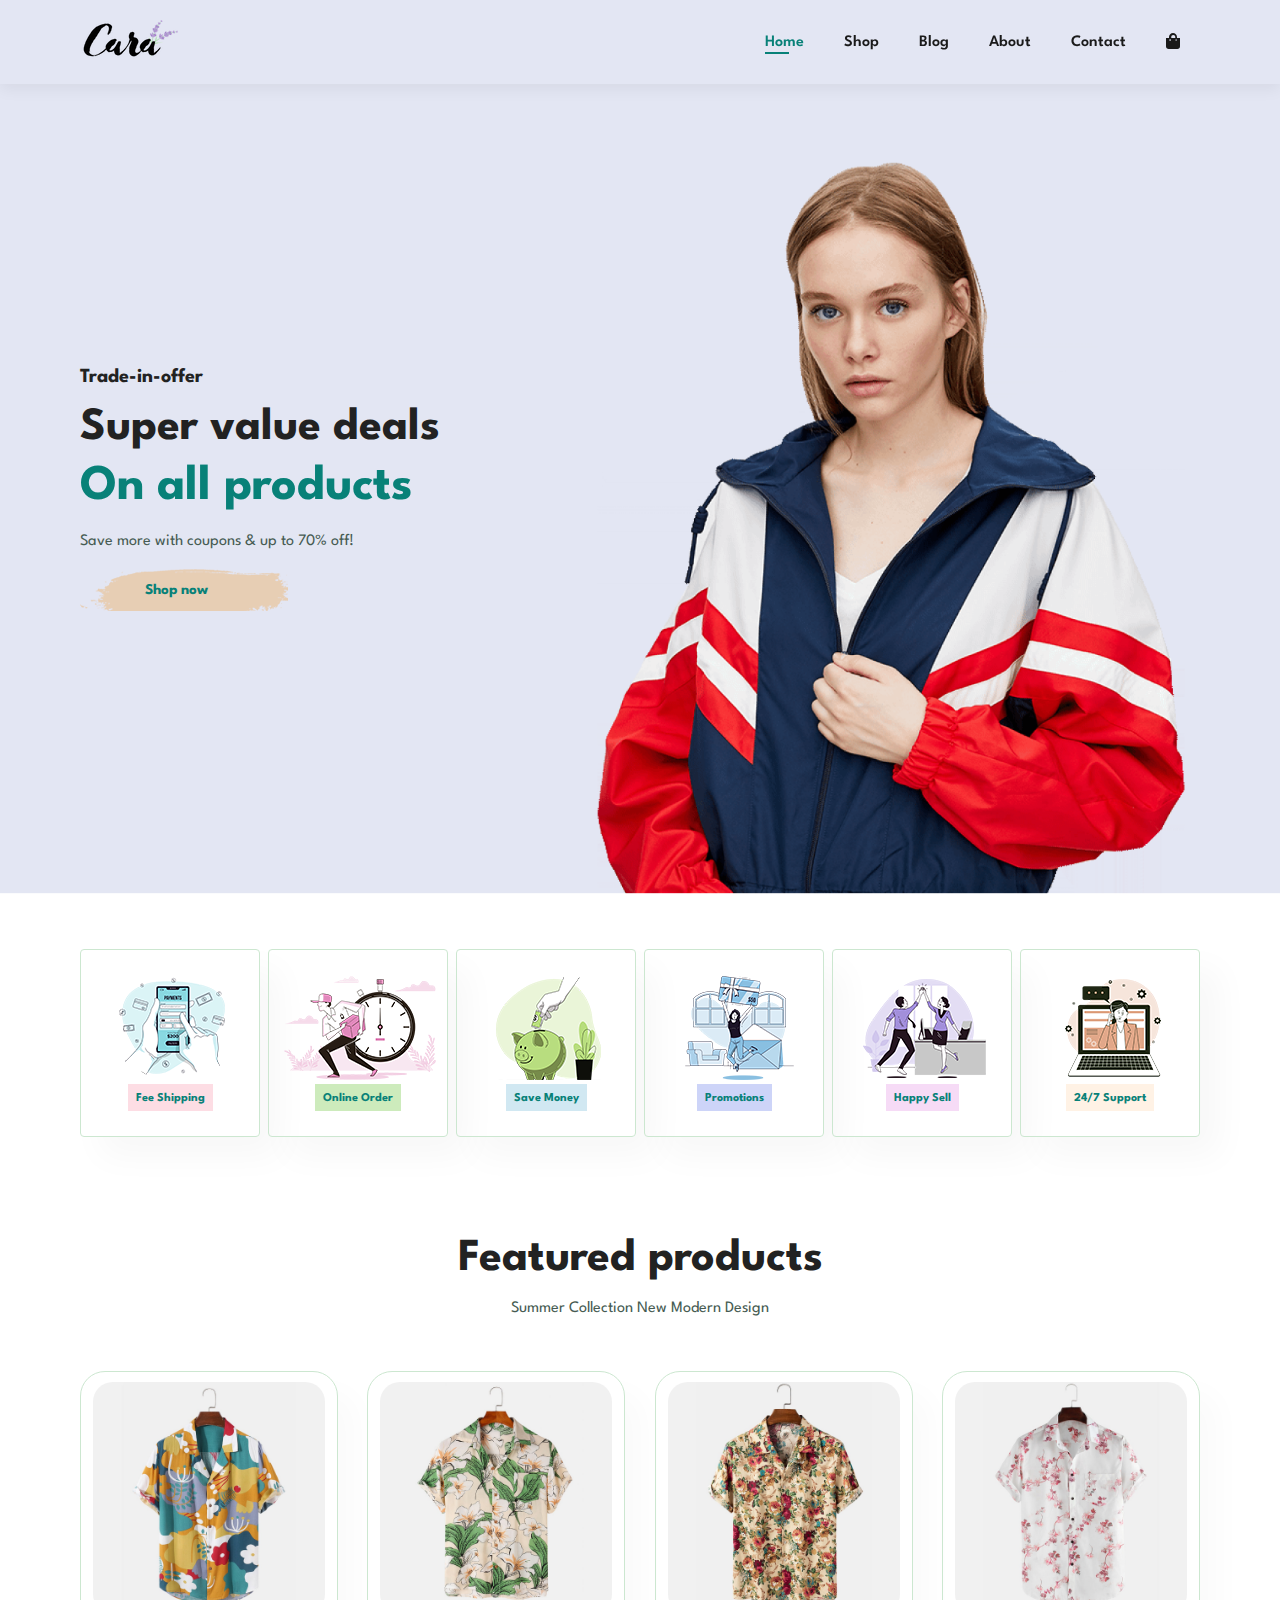
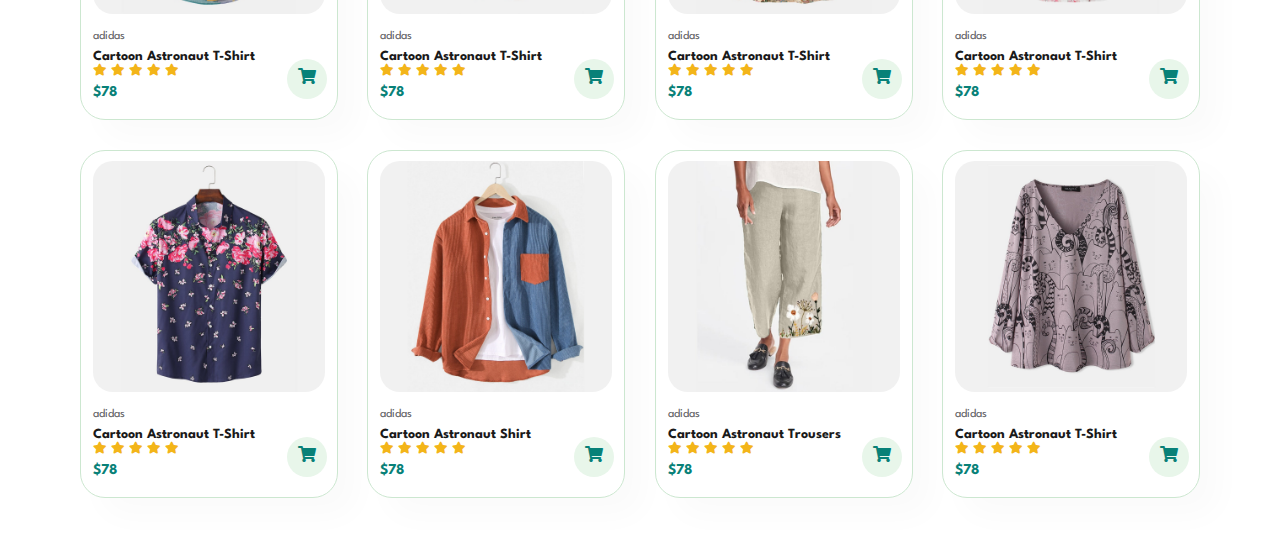
==== index.html @ d0550cc8 "add Featured Products Section" ====
<!DOCTYPE html>
<html lang = "en">
    <head>
        <meta charset="UTF-8">
        <meta http-equiv= "X-UA-Compatible" content="IE=dge">
        <meta name="viewport" content = "width=device-width, initial-scale=1.0">
        <title>Tech2etc Ecommerce</title>
        <link rel="stylesheet" href="https://use.fontawesome.com/releases/v5.15.4/css/all.css" />
        <link rel="stylesheet" href="style.css"   
    </head>
    <body>
        <section id="header">
            <a href="#"><img src="img/logo.png" class="logo" alt=""></a>
            <div>
                <ul id="navbar">
                    <li><a class="active" href="index.html">Home</a></li>
                    <li><a href="shop.html">Shop</a></li>
                    <li><a href="blog.html">Blog</a></li>
                    <li><a href="about.html">About</a></li>
                    <li><a href="contact.html">Contact</a></li>
                    <li><a href="cart.html"><i class="fas fa-shopping-bag"></i></a></li>

                </ul>
            </div>
        </section>
        <section id="hero">
            <h4>Trade-in-offer</h4>
            <h2>Super value deals</h2>
            <h1>On all products</h1>
            <p>Save more with coupons & up to 70% off!</p>
            <button>Shop now</button>
        </section>
    <section id="feature" class="section-p1">
            <div class="fe-box">
                <img src="img/features/f1.png" alt="">
                <h6>Fee Shipping</h6>
            </div>
            <div class="fe-box">
                <img src="img/features/f2.png" alt="">
                <h6>Online Order</h6>
            </div>
            <div class="fe-box">
                <img src="img/features/f3.png" alt="">
                <h6>Save Money</h6>
            </div>
            <div class="fe-box">
                <img src="img/features/f4.png" alt="">
                <h6>Promotions</h6>
            </div>
            <div class="fe-box">
                <img src="img/features/f5.png" alt="">
                <h6>Happy Sell</h6>
            </div>
            <div class="fe-box">
                <img src="img/features/f6.png" alt="">
                <h6>24/7 Support</h6>
            </div>
          
        </section>
        <section id="product1" class="section-p1">
            <h2>Featured products</h2>
            <p>Summer Collection New Modern Design</p>
            <div class="pro-container">
                <div class="pro">
                    <img src="img/products/f1.jpg" alt="">
                    <div class="des">
                        <span>adidas</span>
                        <h5>Cartoon Astronaut T-Shirt</h5>
                        <div class="star">
                            <i class="fas fa-star"></i>
                            <i class="fas fa-star"></i>
                            <i class="fas fa-star"></i>
                            <i class="fas fa-star"></i>
                            <i class="fas fa-star"></i>
                        </div>
                        <h4>$78</h4>
                    </div>
                    <a href="#" class="cart"><i class="fas fa-shopping-cart"></i></a>
                </div>
                <div class="pro">
                    <img src="img/products/f2.jpg" alt="">
                    <div class="des">
                        <span>adidas</span>
                        <h5>Cartoon Astronaut T-Shirt</h5>
                        <div class="star">
                            <i class="fas fa-star"></i>
                            <i class="fas fa-star"></i>
                            <i class="fas fa-star"></i>
                            <i class="fas fa-star"></i>
                            <i class="fas fa-star"></i>
                        </div>
                        <h4>$78</h4>
                    </div>
                    <a href="#" class="cart"><i class="fas fa-shopping-cart"></i></a>
                </div>
                <div class="pro">
                    <img src="img/products/f3.jpg" alt="">
                    <div class="des">
                        <span>adidas</span>
                        <h5>Cartoon Astronaut T-Shirt</h5>
                        <div class="star">
                            <i class="fas fa-star"></i>
                            <i class="fas fa-star"></i>
                            <i class="fas fa-star"></i>
                            <i class="fas fa-star"></i>
                            <i class="fas fa-star"></i>
                        </div>
                        <h4>$78</h4>
                    </div>
                    <a href="#" class="cart"><i class="fas fa-shopping-cart"></i></a>
                </div>
                <div class="pro">
                    <img src="img/products/f4.jpg" alt="">
                    <div class="des">
                        <span>adidas</span>
                        <h5>Cartoon Astronaut T-Shirt</h5>
                        <div class="star">
                            <i class="fas fa-star"></i>
                            <i class="fas fa-star"></i>
                            <i class="fas fa-star"></i>
                            <i class="fas fa-star"></i>
                            <i class="fas fa-star"></i>
                        </div>
                        <h4>$78</h4>
                    </div>
                    <a href="#" class="cart"><i class="fas fa-shopping-cart"></i></a>
                </div>
                <div class="pro">
                    <img src="img/products/f5.jpg" alt="">
                    <div class="des">
                        <span>adidas</span>
                        <h5>Cartoon Astronaut T-Shirt</h5>
                        <div class="star">
                            <i class="fas fa-star"></i>
                            <i class="fas fa-star"></i>
                            <i class="fas fa-star"></i>
                            <i class="fas fa-star"></i>
                            <i class="fas fa-star"></i>
                        </div>
                        <h4>$78</h4>
                    </div>
                    <a href="#" class="cart"><i class="fas fa-shopping-cart"></i></a>
                </div>
                <div class="pro">
                    <img src="img/products/f6.jpg" alt="">
                    <div class="des">
                        <span>adidas</span>
                        <h5>Cartoon Astronaut Shirt</h5>
                        <div class="star">
                            <i class="fas fa-star"></i>
                            <i class="fas fa-star"></i>
                            <i class="fas fa-star"></i>
                            <i class="fas fa-star"></i>
                            <i class="fas fa-star"></i>
                        </div>
                        <h4>$78</h4>
                    </div>
                    <a href="#" class="cart"><i class="fas fa-shopping-cart"></i></a>
                </div>
                <div class="pro">
                    <img src="img/products/f7.jpg" alt="">
                    <div class="des">
                        <span>adidas</span>
                        <h5>Cartoon Astronaut Trousers</h5>
                        <div class="star">
                            <i class="fas fa-star"></i>
                            <i class="fas fa-star"></i>
                            <i class="fas fa-star"></i>
                            <i class="fas fa-star"></i>
                            <i class="fas fa-star"></i>
                        </div>
                        <h4>$78</h4>
                    </div>
                    <a href="#" class="cart"><i class="fas fa-shopping-cart"></i></a>
                </div>
                <div class="pro">
                    <img src="img/products/f8.jpg" alt="">
                    <div class="des">
                        <span>adidas</span>
                        <h5>Cartoon Astronaut T-Shirt</h5>
                        <div class="star">
                            <i class="fas fa-star"></i>
                            <i class="fas fa-star"></i>
                            <i class="fas fa-star"></i>
                            <i class="fas fa-star"></i>
                            <i class="fas fa-star"></i>
                        </div>
                        <h4>$78</h4>
                    </div>
                    <a href="#" class="cart"><i class="fas fa-shopping-cart"></i></a>
                </div>
            </div>
        </section>


        <script src="script.js"></script>
    </body>
</html>
---- style.css ----
@import url("https://fonts.googleapis.com/css2?family=Spartan:wght@100;200;300;400;500;600;700;800;900&display=swap");

* { margin: 0;
    padding: 0;
    box-sizing: border-box;
    font-family: 'Spartan',sans-serif;
}
html{
    scroll-behavior: smooth;
}
h1 {
    font-size: 50px;
    line-height: 64px;
    color: #222;
}
h2 {
    font-size: 46px;
    line-height: 54px;
    color: #222;
}
h4 {
    font-size: 20px;
    color: #222;
}
h6 {
    font-weight: 700;
    font-size: 12px;
}
p {
    font-size: 16px;
    color: #465b52;
    margin: 15px 0 20px 0;
}
.section-p1{
    padding: 40px 80px;
}
.section-m1{
    margin: 400px 0;
}
body{
    width: 100%;
}

/*header*/
#header {
    display: flex;
    align-items: center;
    justify-content: space-between;
    padding: 20px 80px;
    background-color: #E3E6F3;
    box-shadow: 0 5px 15px rgba(0, 0, 0, 0.06);
    z-index: 999;
    position: sticky;
    top: 0;
    left: 0;
}
#navbar {
    display: flex;
    align-items: center;
    justify-content: center;
}
#navbar li {
    list-style: none;
    padding: 0 20px;
    position: relative;
}
#navbar li a {
    text-decoration: none;
    font-size: 16px;
    font-weight: 600;
    color: #1a1a1a;
    transition: 0.03s ease;
}
#navbar li a:hover,
#navbar li a.active {
    color: #088178;
}
#navbar li a.active::after,
#navbar li a:hover::after{
    content: "";
    width: 30%;
    height: 2px;
    background-color: #088178;
    position: absolute;
    bottom: -4px;
    left: 20px; 
}
 /*home page*/
 #hero {
    background-image: url("img/hero4.png");
    height: 90vh;
    width: 100%;
    background-size: cover;
    background-position: top 25% right 0;
    padding: 0 80px;
    display: flex;
    flex-direction: column;
    align-items: flex-start;
    justify-content: center;
 }
 #hero h4{
    padding-bottom: 15px;
 }
 #hero h1{
    color: #088178;    
}
#hero button{
    background-image: url("img/button.png");
    background-color: transparent;
    color: #088178;
    border: 0;
    padding: 14px 80px 14px 65px;
    background-repeat: no-repeat;
    cursor: pointer;
    font-weight: 700;
    font-size: 15px;
}
#feature {
    display: flex;
    align-items: center;
    justify-content: space-between;
    flex-wrap: wrap;
}
#feature .fe-box{
    width: 180px;
    text-align: center;
    padding: 25px  15px;
    box-shadow: 20px 20px 34px rgba(0, 0, 0, 0.03);
    border: 1px solid #cce7d0;
    border-radius: 4px;
    margin: 15px 0;
}
#feature .fe-box:hover{
    box-shadow: 10px 10px 54px rgba(68, 61, 211, 0.1);
}
#features .fe-box img{
    width: 100%;
    margin-bottom: 10px;
}
#feature .fe-box h6{
    display: inline-block;
    padding: 9px 8px 6px 8px;
    line-height: 1;
    border-radius: 4;
    color: #088178;
    background-color: #fddde4;
}
#feature .fe-box:nth-child(2) h6 {
    background-color: #cdebbc;
}
#feature .fe-box:nth-child(3) h6 {
    background-color: #d1e8f2;
}
#feature .fe-box:nth-child(4) h6 {
    background-color: #cdd4f8;
}
#feature .fe-box:nth-child(5) h6 {
    background-color: #f6dbf6;
}
#feature .fe-box:nth-child(6) h6 {
    background-color: #fff2e5;
}
#product1{
    text-align: center;
}
#product1 .pro-container{
    display: flex;
    justify-content: space-between;
    padding-top: 20px;
    flex-wrap: wrap;
}
#product1 .pro{
    width: 23%;
    min-width: 250px;
    padding: 10px  12px;
    border: 1px solid #cce7d0;
    border-radius: 25px;
    cursor: pointer;
    box-shadow: 20px 20px 30px rgba(0, 0, 0, 0.02);
    margin: 15px 0;
    transition: 0.2s ease;
    position: relative;
}
#product1 .pro img{
    width: 100%;
    border-radius: 20px;
}
#product1 .pro:hover{
    box-shadow: 20px 20px 30px rgba(0, 0, 0, 0.06);
}
#product1 .pro .des{
    text-align: start;
    padding: 10px 0;
}
#product1 .pro .des span{
    color: #606063;
    font-size:12px;
}
#product1 .pro .des h5{
    padding-top: 7px;
    color: #1a1a1a;
    font-size: 14px;
}
#product1 .pro .des i{
    font-size: 12px;
    color: rgb(243, 181, 25);
}
#product1 .pro .des h4{
    padding-top: 7px;
    font-size: 15px;
    font-weight: 700;
    color: #088178;
}
#product1 .pro .cart{
    width: 40px;
    height: 40px;
    line-height: 40px;
    border-radius: 50px;
    background-color: #e8f6ea;
    font-weight: 500;
    color: #088178;
    border-color: #cce7d0;
    position:absolute;
    bottom: 20px;
    right: 10px;
}
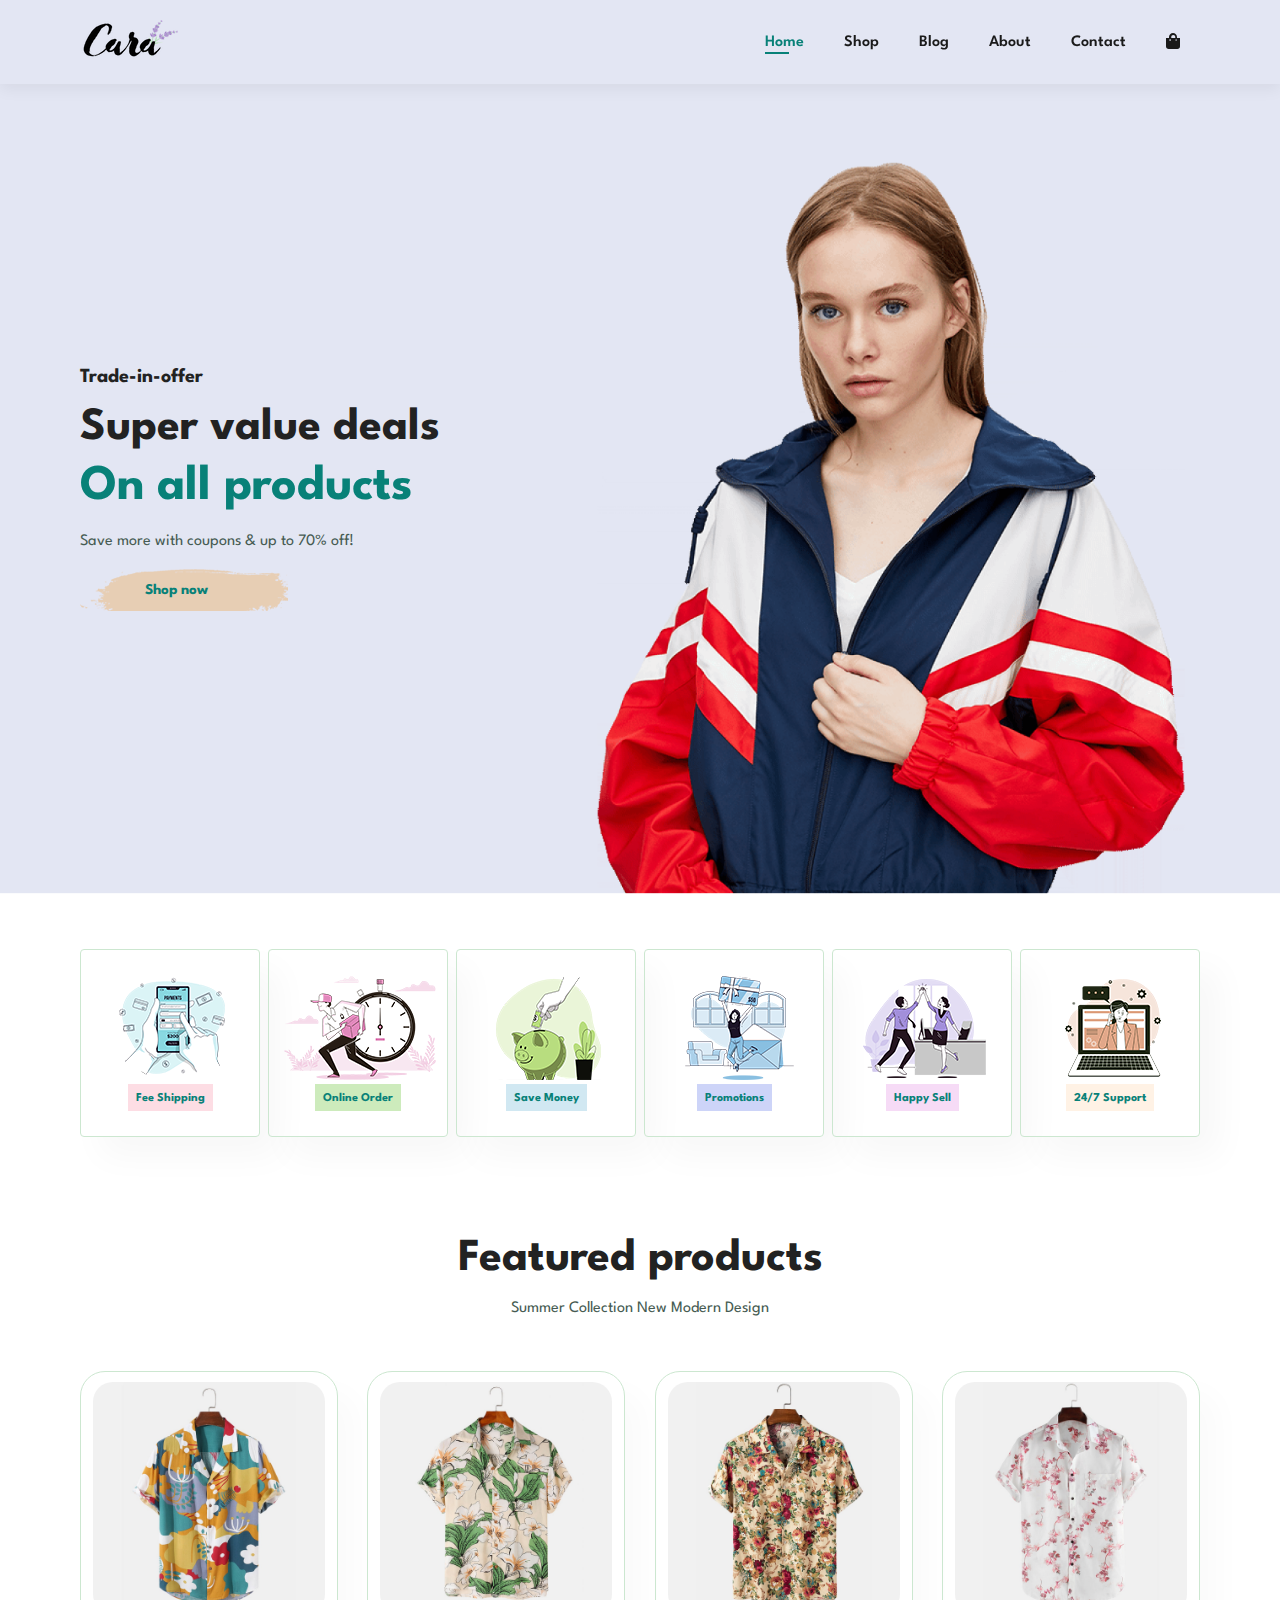
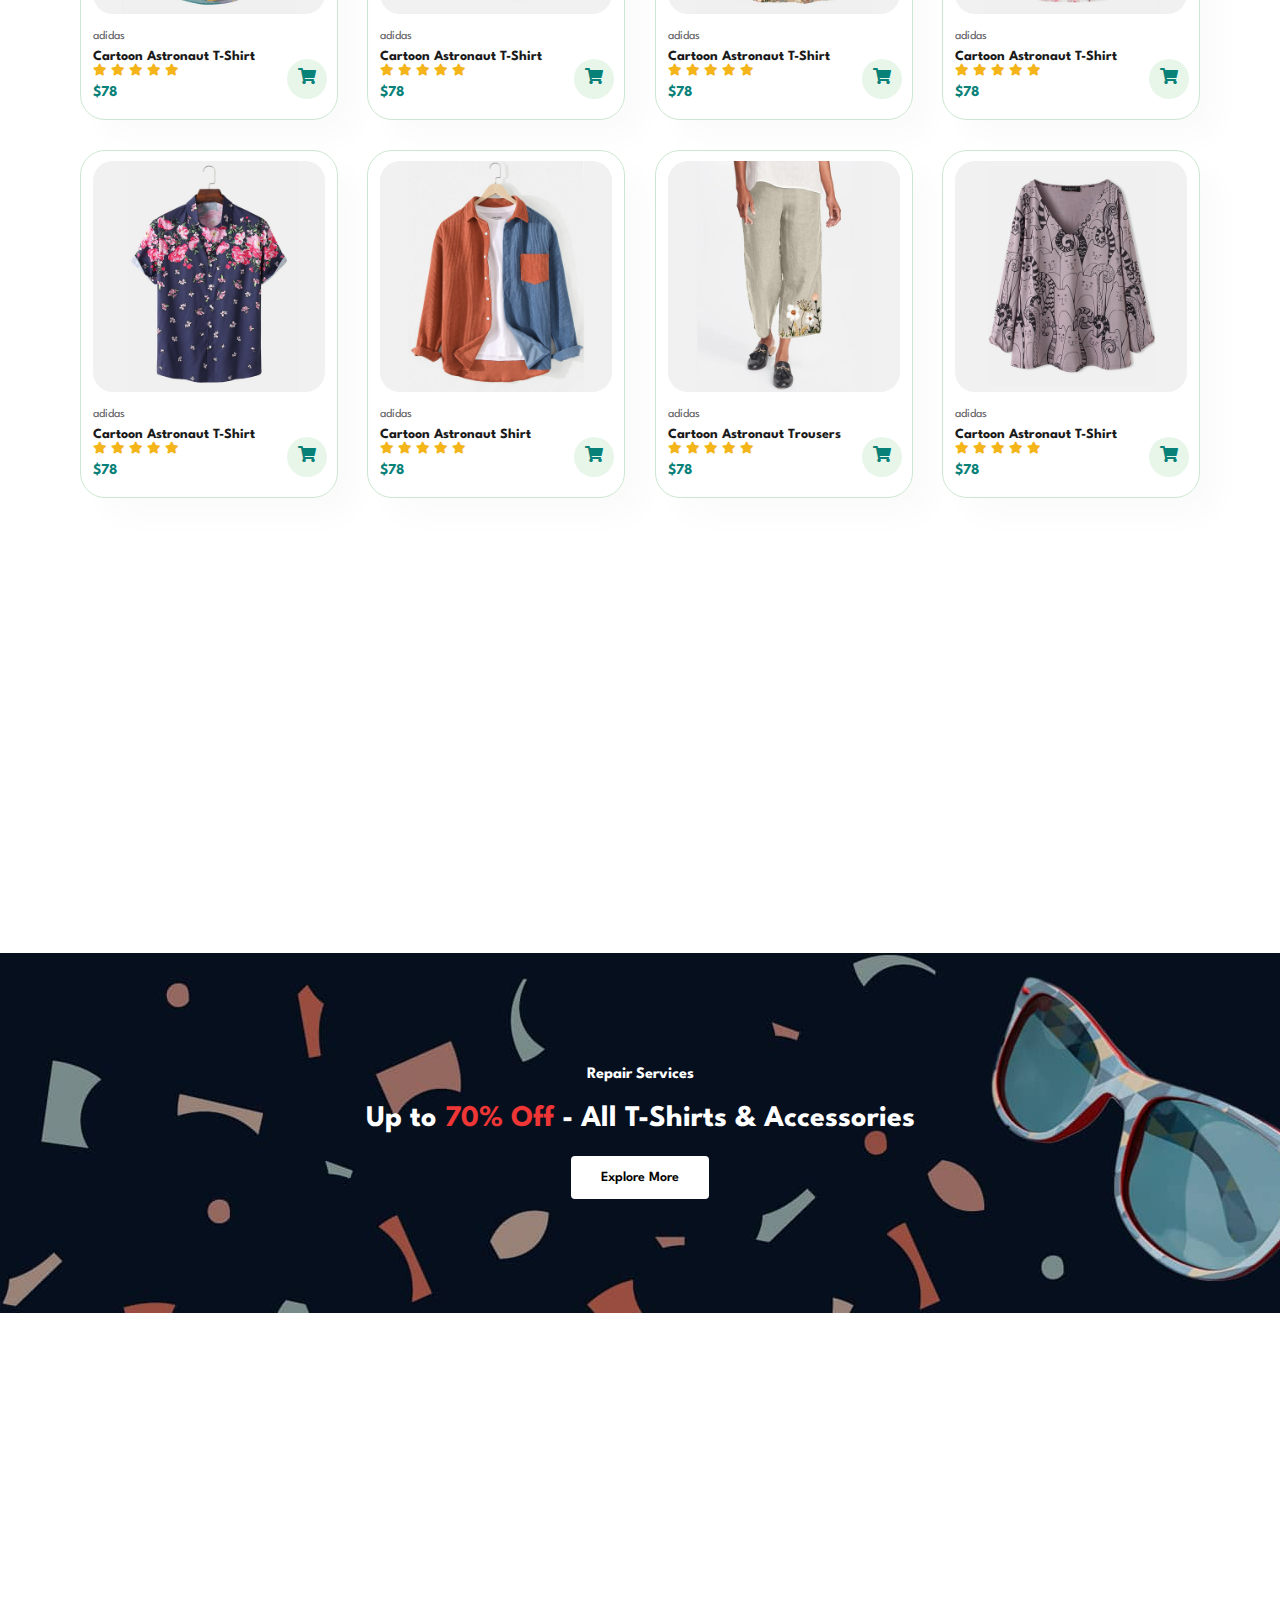
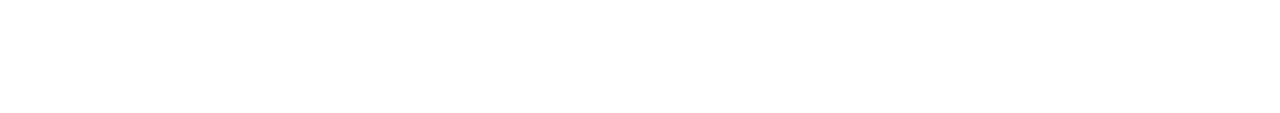
==== commit 7cfe4be7: "add call to banner" ====
--- a/index.html
+++ b/index.html
@@ -191,6 +191,12 @@
                 </div>
             </div>
         </section>
+        <section id="banner" class="section-m1">
+            <h4>Repair Services</h4>
+            <h2>Up to <span>70% Off</span> - All T-Shirts & Accessories</h2>
+            <button class="normal">Explore More</button>
+            
+        </section>
 
 
         <script src="script.js"></script>
--- a/style.css
+++ b/style.css
@@ -36,6 +36,18 @@
 }
 .section-m1{
     margin: 400px 0;
+}
+button.normal{
+    font-size: 14px;
+    font-weight: 600;
+    padding: 15px 30px;
+    color: #000;
+    background-color: #fff;
+    border-radius: 4px;
+    cursor: pointer;
+    border: none;
+    outline: none;
+    transition: 0.02s;
 }
 body{
     width: 100%;
@@ -223,4 +235,31 @@
     position:absolute;
     bottom: 20px;
     right: 10px;
+}
+#banner{
+    display: flex;
+    flex-direction: column;
+    justify-content: center;
+    align-items: center;
+    text-align: center;
+    background-image: url("img/banner/b2.jpg");
+    width: 100%;
+    height: 40vh;
+    background-size: cover;
+    background-position: center;
+}
+#banner h4{
+    color: #fff;
+    font-size: 16px;
+}#banner h2{
+    color: #fff;
+    font-size: 30px;
+    padding: 10px 0;
+}
+#banner h2 span{
+    color:#ef3636;
+}
+#baaner button:hover{
+    background-color: #088178;
+    color: #fff;
 }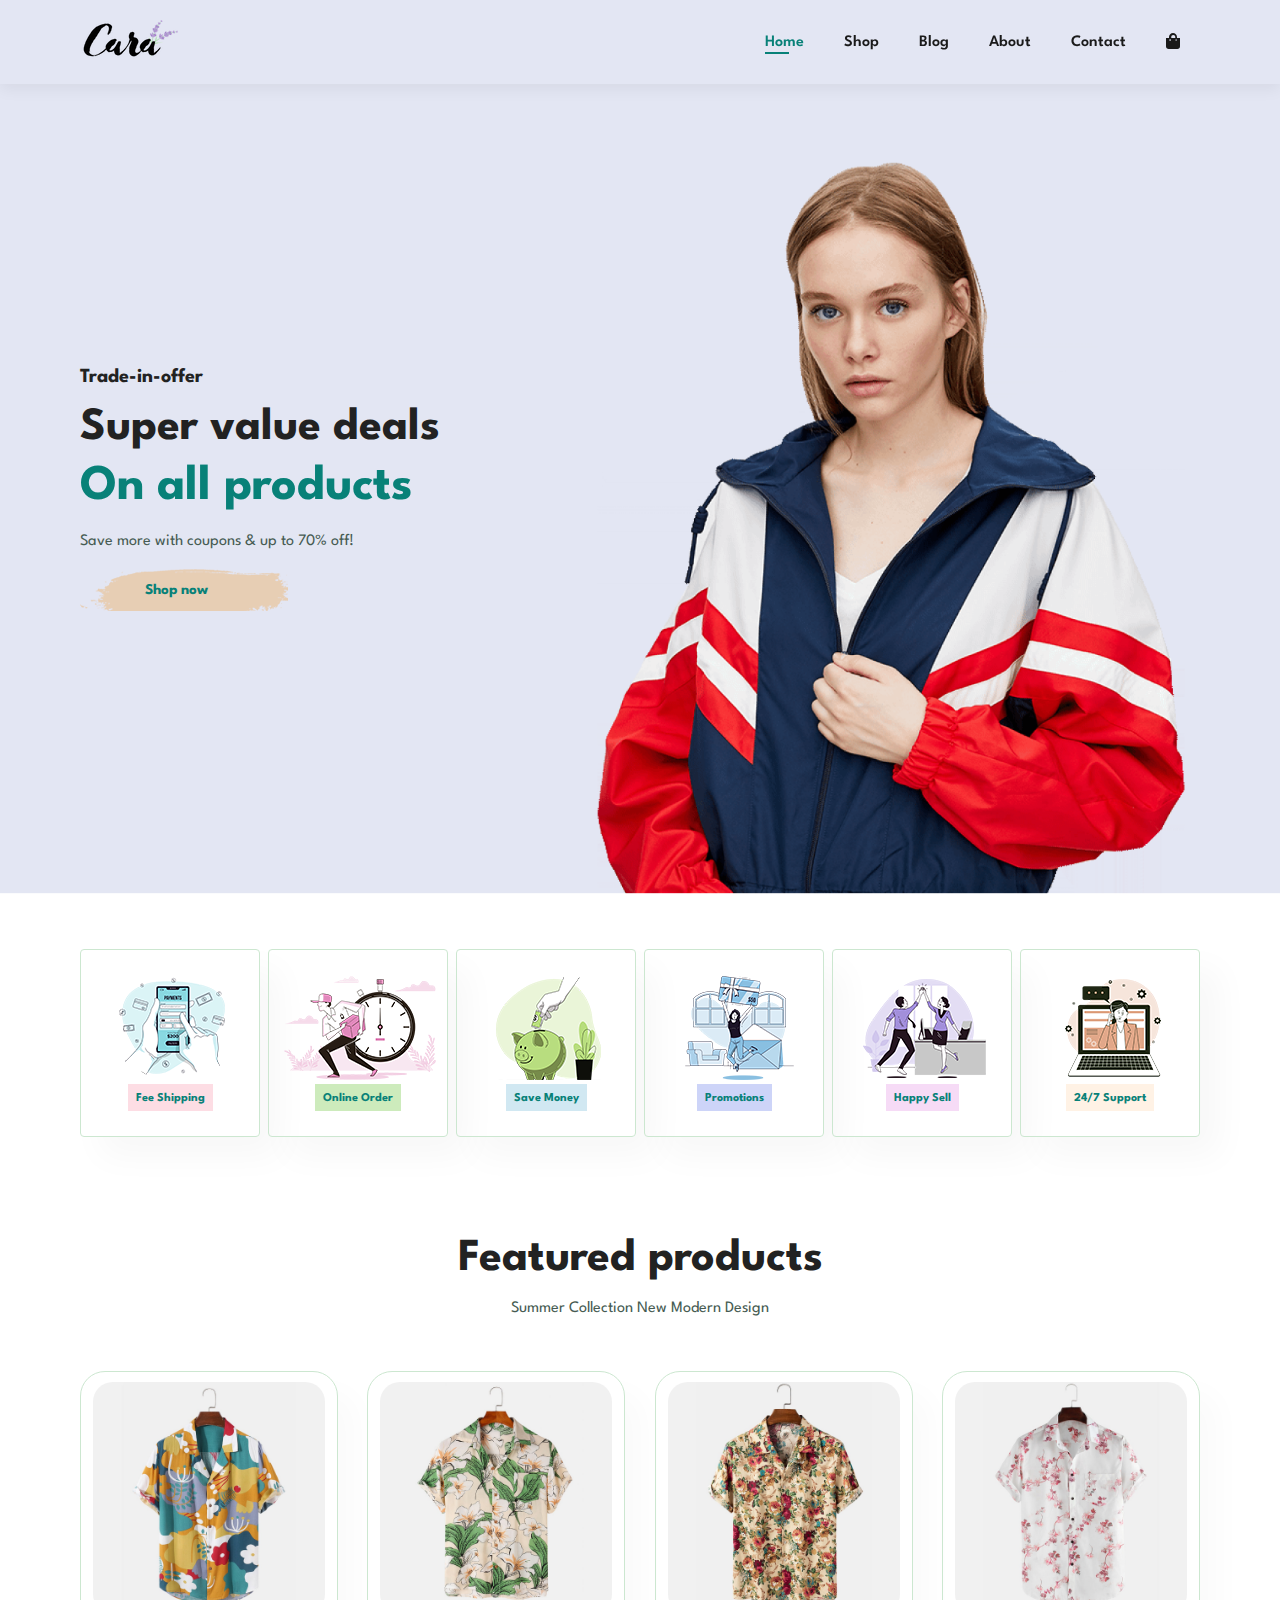
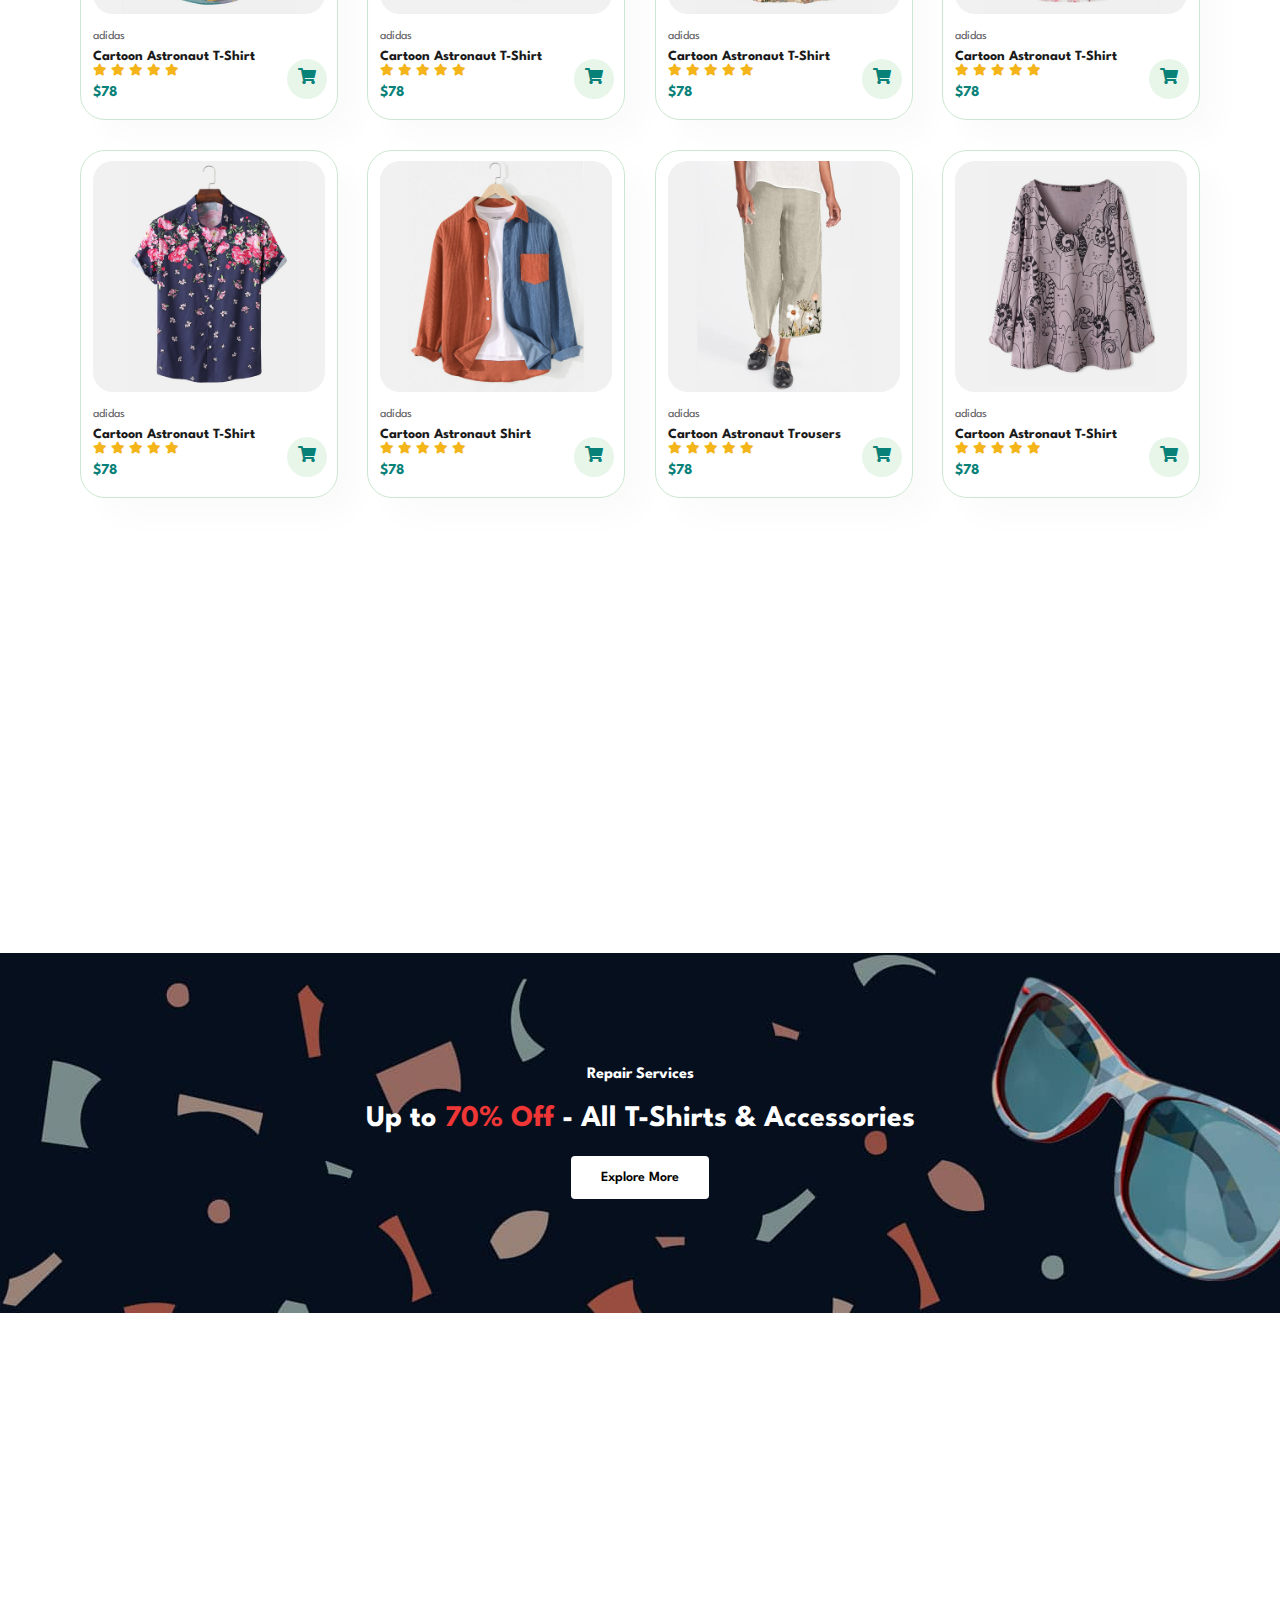
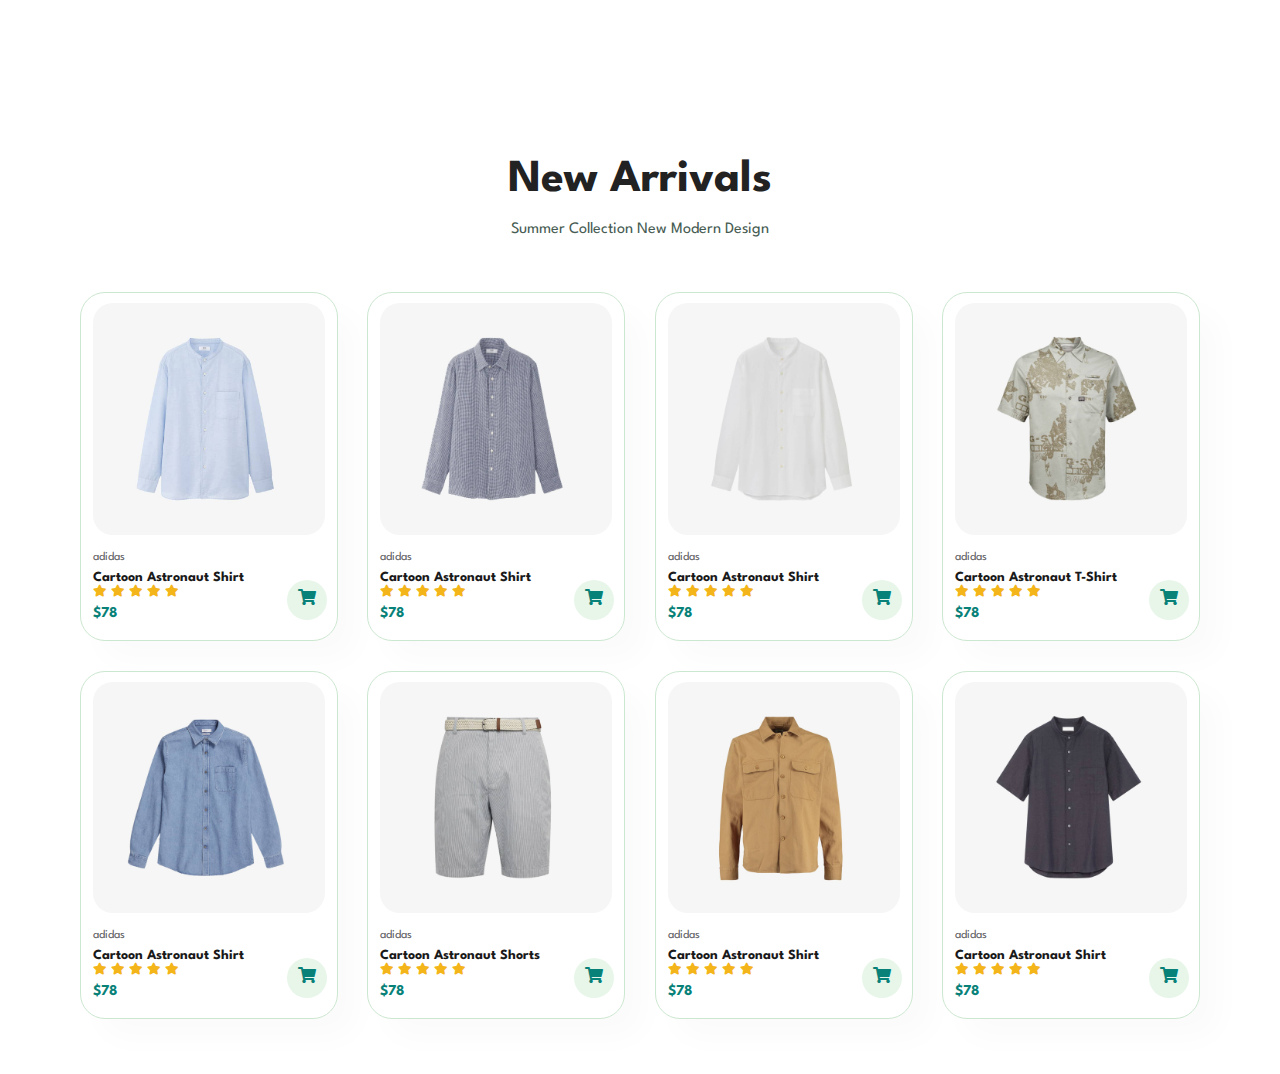
==== commit 8e40db01: "add new arrivals(same code as Featured products)" ====
--- a/index.html
+++ b/index.html
@@ -197,6 +197,140 @@
             <button class="normal">Explore More</button>
             
         </section>
+        <section id="product1" class="section-p1">
+            <h2>New Arrivals</h2>
+            <p>Summer Collection New Modern Design</p>
+            <div class="pro-container">
+                <div class="pro">
+                    <img src="img/products/n1.jpg" alt="">
+                    <div class="des">
+                        <span>adidas</span>
+                        <h5>Cartoon Astronaut Shirt</h5>
+                        <div class="star">
+                            <i class="fas fa-star"></i>
+                            <i class="fas fa-star"></i>
+                            <i class="fas fa-star"></i>
+                            <i class="fas fa-star"></i>
+                            <i class="fas fa-star"></i>
+                        </div>
+                        <h4>$78</h4>
+                    </div>
+                    <a href="#" class="cart"><i class="fas fa-shopping-cart"></i></a>
+                </div>
+                <div class="pro">
+                    <img src="img/products/n2.jpg" alt="">
+                    <div class="des">
+                        <span>adidas</span>
+                        <h5>Cartoon Astronaut Shirt</h5>
+                        <div class="star">
+                            <i class="fas fa-star"></i>
+                            <i class="fas fa-star"></i>
+                            <i class="fas fa-star"></i>
+                            <i class="fas fa-star"></i>
+                            <i class="fas fa-star"></i>
+                        </div>
+                        <h4>$78</h4>
+                    </div>
+                    <a href="#" class="cart"><i class="fas fa-shopping-cart"></i></a>
+                </div>
+                <div class="pro">
+                    <img src="img/products/n3.jpg" alt="">
+                    <div class="des">
+                        <span>adidas</span>
+                        <h5>Cartoon Astronaut Shirt</h5>
+                        <div class="star">
+                            <i class="fas fa-star"></i>
+                            <i class="fas fa-star"></i>
+                            <i class="fas fa-star"></i>
+                            <i class="fas fa-star"></i>
+                            <i class="fas fa-star"></i>
+                        </div>
+                        <h4>$78</h4>
+                    </div>
+                    <a href="#" class="cart"><i class="fas fa-shopping-cart"></i></a>
+                </div>
+                <div class="pro">
+                    <img src="img/products/n4.jpg" alt="">
+                    <div class="des">
+                        <span>adidas</span>
+                        <h5>Cartoon Astronaut T-Shirt</h5>
+                        <div class="star">
+                            <i class="fas fa-star"></i>
+                            <i class="fas fa-star"></i>
+                            <i class="fas fa-star"></i>
+                            <i class="fas fa-star"></i>
+                            <i class="fas fa-star"></i>
+                        </div>
+                        <h4>$78</h4>
+                    </div>
+                    <a href="#" class="cart"><i class="fas fa-shopping-cart"></i></a>
+                </div>
+                <div class="pro">
+                    <img src="img/products/n5.jpg" alt="">
+                    <div class="des">
+                        <span>adidas</span>
+                        <h5>Cartoon Astronaut Shirt</h5>
+                        <div class="star">
+                            <i class="fas fa-star"></i>
+                            <i class="fas fa-star"></i>
+                            <i class="fas fa-star"></i>
+                            <i class="fas fa-star"></i>
+                            <i class="fas fa-star"></i>
+                        </div>
+                        <h4>$78</h4>
+                    </div>
+                    <a href="#" class="cart"><i class="fas fa-shopping-cart"></i></a>
+                </div>
+                <div class="pro">
+                    <img src="img/products/n6.jpg" alt="">
+                    <div class="des">
+                        <span>adidas</span>
+                        <h5>Cartoon Astronaut Shorts</h5>
+                        <div class="star">
+                            <i class="fas fa-star"></i>
+                            <i class="fas fa-star"></i>
+                            <i class="fas fa-star"></i>
+                            <i class="fas fa-star"></i>
+                            <i class="fas fa-star"></i>
+                        </div>
+                        <h4>$78</h4>
+                    </div>
+                    <a href="#" class="cart"><i class="fas fa-shopping-cart"></i></a>
+                </div>
+                <div class="pro">
+                    <img src="img/products/n7.jpg" alt="">
+                    <div class="des">
+                        <span>adidas</span>
+                        <h5>Cartoon Astronaut Shirt</h5>
+                        <div class="star">
+                            <i class="fas fa-star"></i>
+                            <i class="fas fa-star"></i>
+                            <i class="fas fa-star"></i>
+                            <i class="fas fa-star"></i>
+                            <i class="fas fa-star"></i>
+                        </div>
+                        <h4>$78</h4>
+                    </div>
+                    <a href="#" class="cart"><i class="fas fa-shopping-cart"></i></a>
+                </div>
+                <div class="pro">
+                    <img src="img/products/n8.jpg" alt="">
+                    <div class="des">
+                        <span>adidas</span>
+                        <h5>Cartoon Astronaut Shirt</h5>
+                        <div class="star">
+                            <i class="fas fa-star"></i>
+                            <i class="fas fa-star"></i>
+                            <i class="fas fa-star"></i>
+                            <i class="fas fa-star"></i>
+                            <i class="fas fa-star"></i>
+                        </div>
+                        <h4>$78</h4>
+                    </div>
+                    <a href="#" class="cart"><i class="fas fa-shopping-cart"></i></a>
+                </div>
+            </div>
+        </section>
 
 
         <script src="script.js"></script>
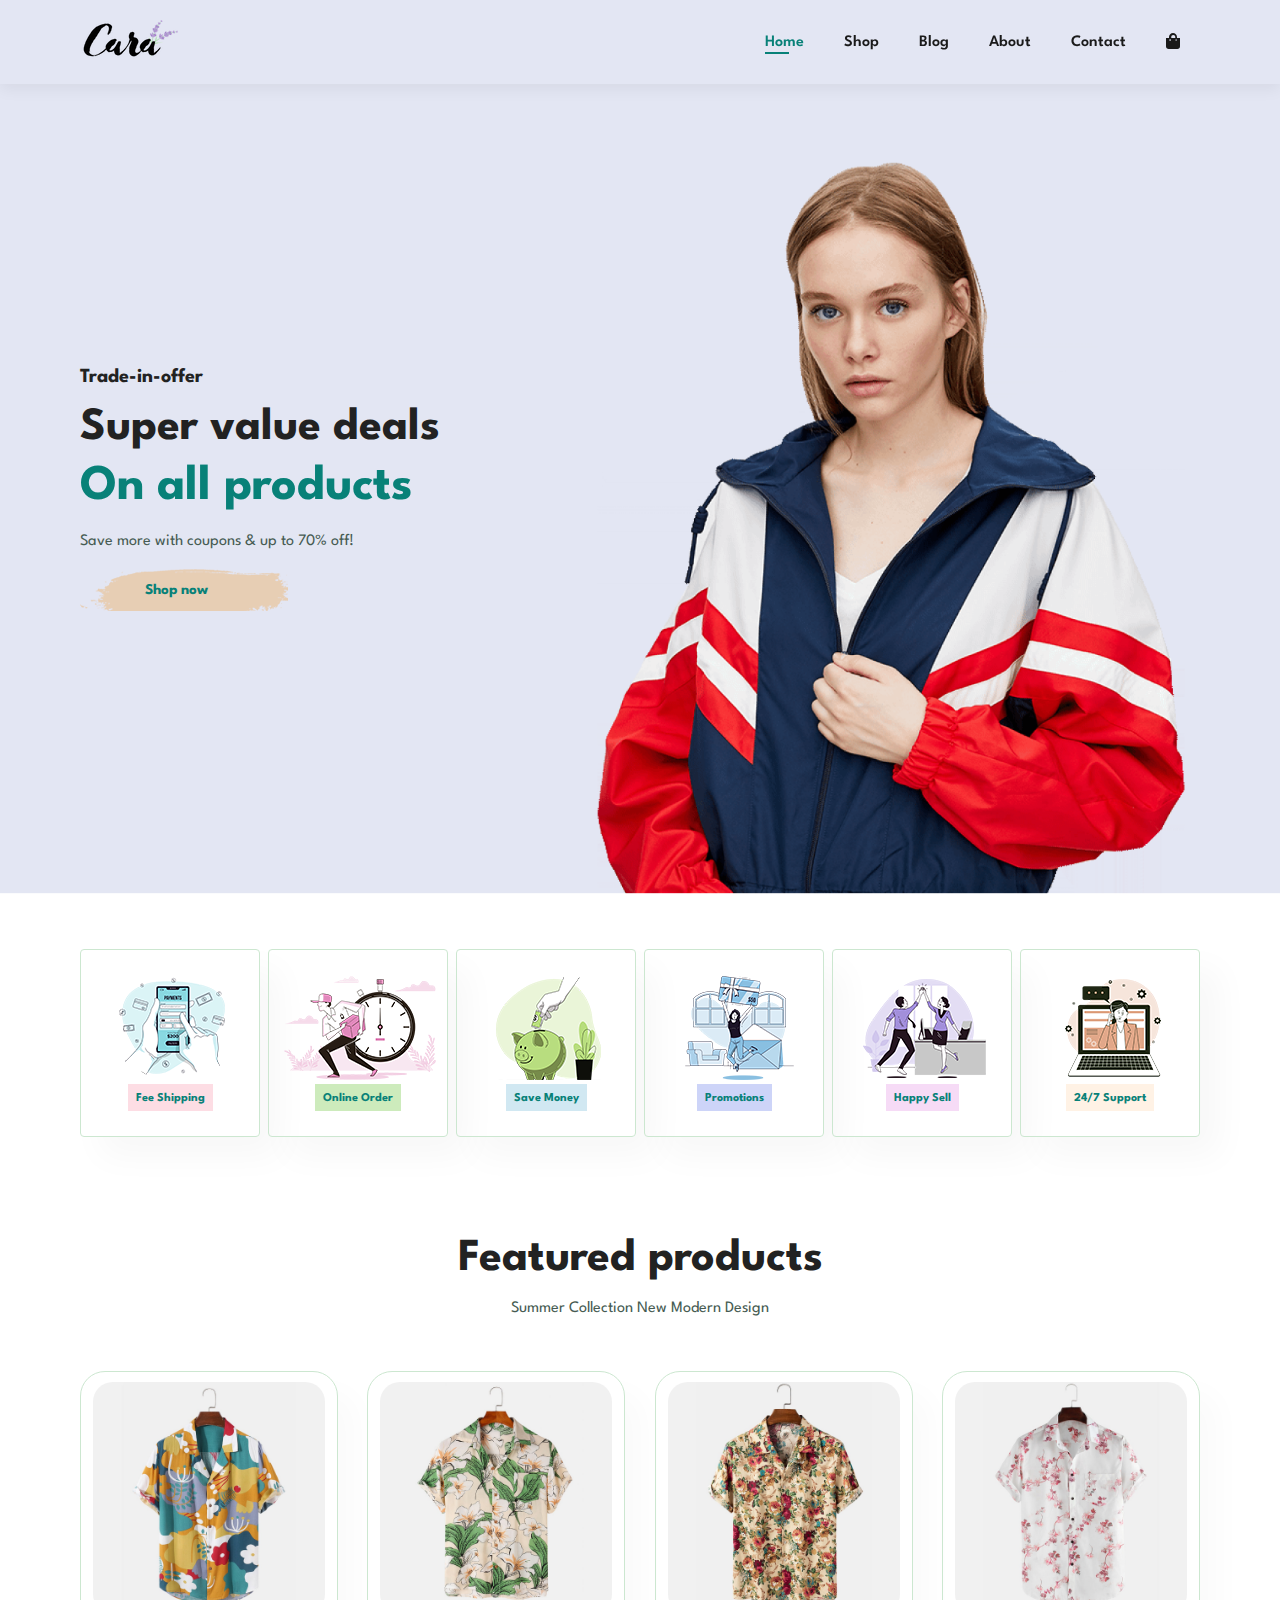
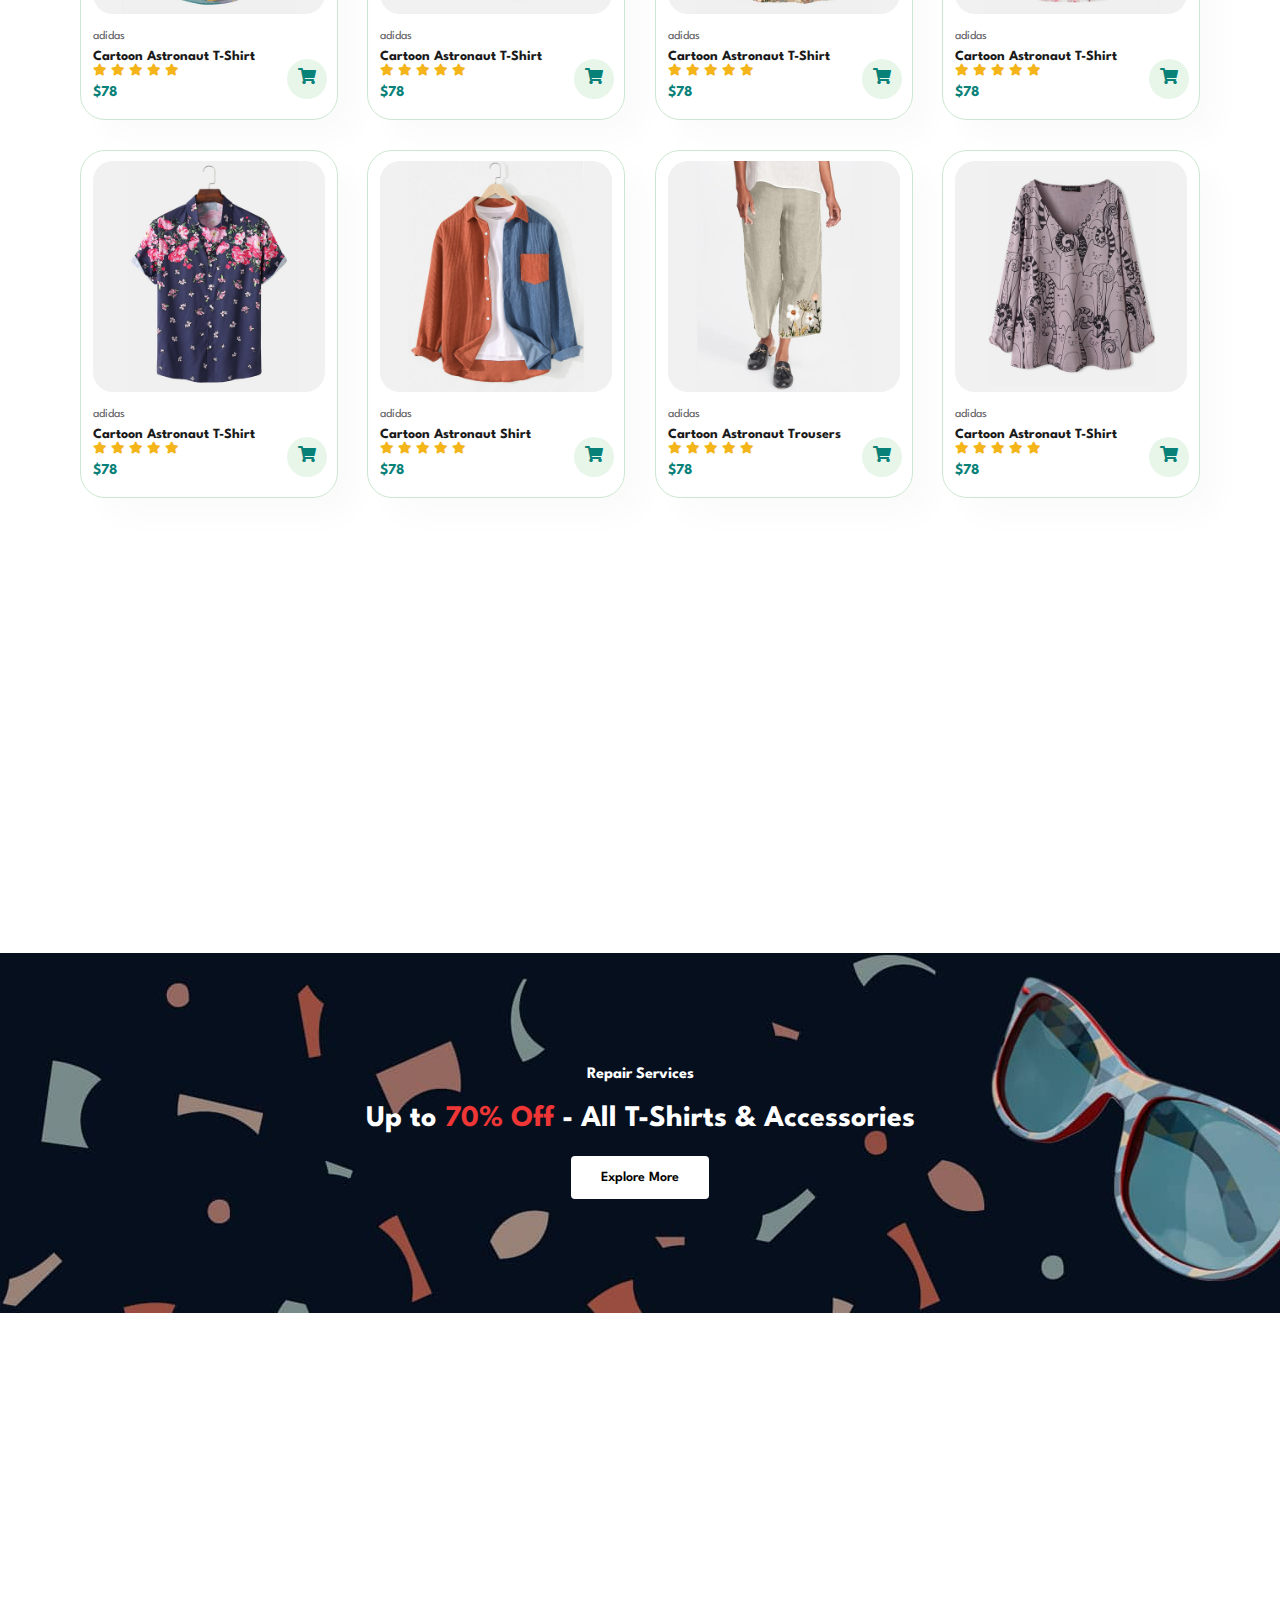
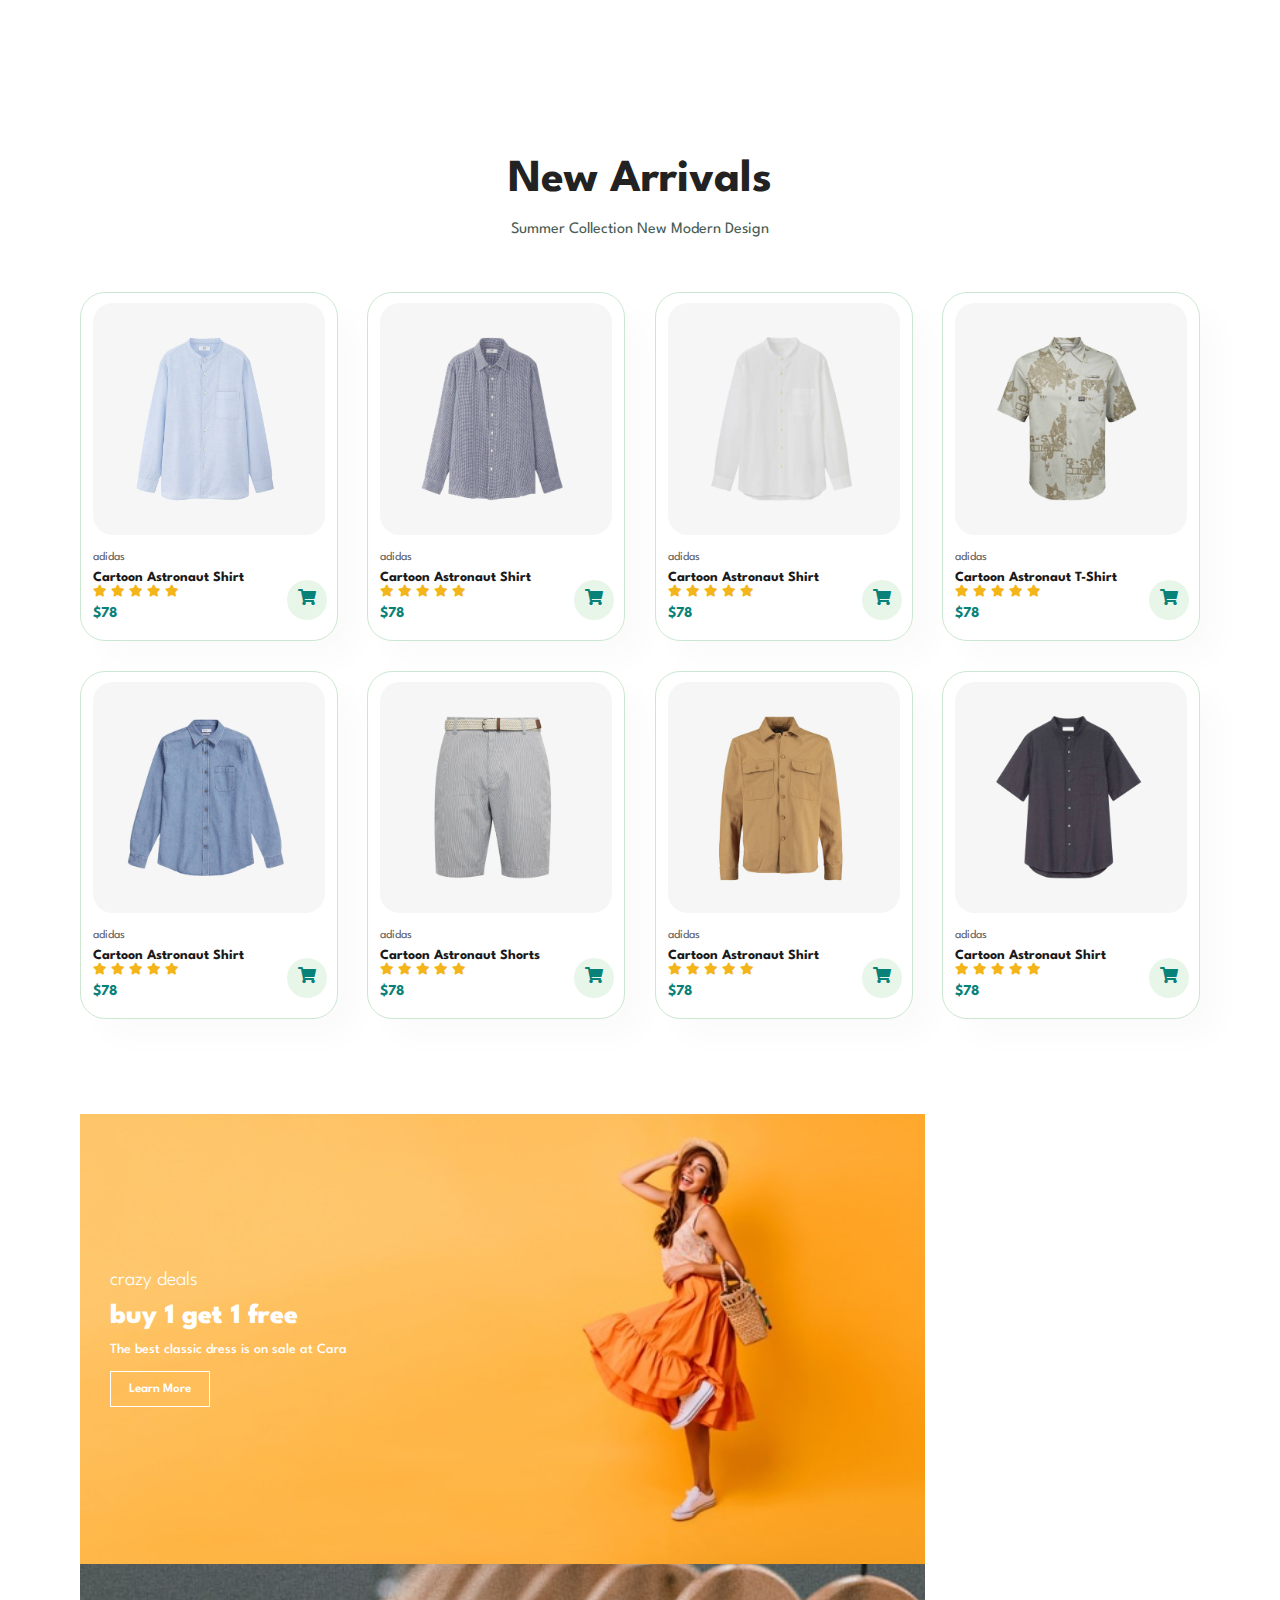
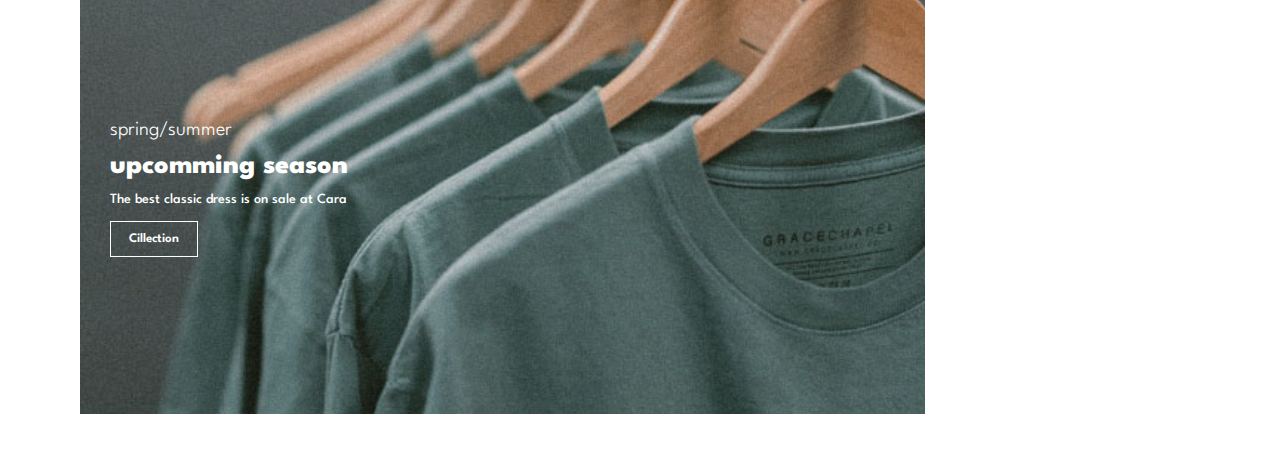
==== commit b4ae59d9: "add call to banners 2" ====
--- a/index.html
+++ b/index.html
@@ -331,7 +331,20 @@
                 </div>
             </div>
         </section>
-
+        <section id="sm-banner" class="section-p1">
+            <div class="banner-box">
+                <h4>crazy deals</h4>
+                <h2>buy 1 get 1 free</h2>
+                <span>The best classic dress is on sale at Cara</span>
+                <button class="white">Learn More</button>
+            </div>
+            <div class="banner-box2">
+                <h4>spring/summer</h4>
+                <h2>upcomming season</h2>
+                <span>The best classic dress is on sale at Cara</span>
+                <button class="white">Cillection</button>
+            </div>
+        </section>
 
         <script src="script.js"></script>
     </body>
--- a/style.css
+++ b/style.css
@@ -262,4 +262,67 @@
 #baaner button:hover{
     background-color: #088178;
     color: #fff;
+}
+#sm-banner{
+    display: flex;
+    flex-wrap: wrap;
+    justify-content: space-between;
+}
+#sm-banner .banner-box{
+    display: flex;
+    flex-direction: column;
+    justify-content: center;
+    align-items: flex-start;
+    background-image: url("img/banner/b17.jpg");
+    min-width: 845px;
+    height: 50vh;
+    background-size: cover;
+    background-position: center;
+    padding: 30px;
+}
+#sm-banner .banner-box2{
+    display: flex;
+    flex-direction: column;
+    justify-content: center;
+    align-items: flex-start;
+    background-image: url("img/banner/b10.jpg");
+    min-width: 845px;
+    height: 50vh;
+    background-size: cover;
+    background-position: center;
+    padding: 30px;
+}
+#sm-banner h4{
+    color: #fff;
+    font-weight: 300;
+}
+#sm-banner h2{
+    color: #fff;
+    font-size: 28px;
+    font-weight: 800;
+}
+#sm-banner span{
+    color: #fff;
+    font-size: 14px;
+    font-weight: 500;
+    padding-bottom:15px ;
+}
+button.white{
+    font-size: 13px;
+    font-weight: 600;
+    padding: 11px 18px;
+    color: #fff;
+    background-color: transparent;
+    cursor: pointer;
+    border: 1px solid #fff;
+    outline: none;
+    transition: 0.02s;
+}
+#sm-banner .banner-box:hover button{
+    background-color: #088178;
+    border: 1px solid #088178;
+}
+#sm-banner .banner-box2:hover button{
+    background-color: #088178;
+    border: 1px solid #088178;
 }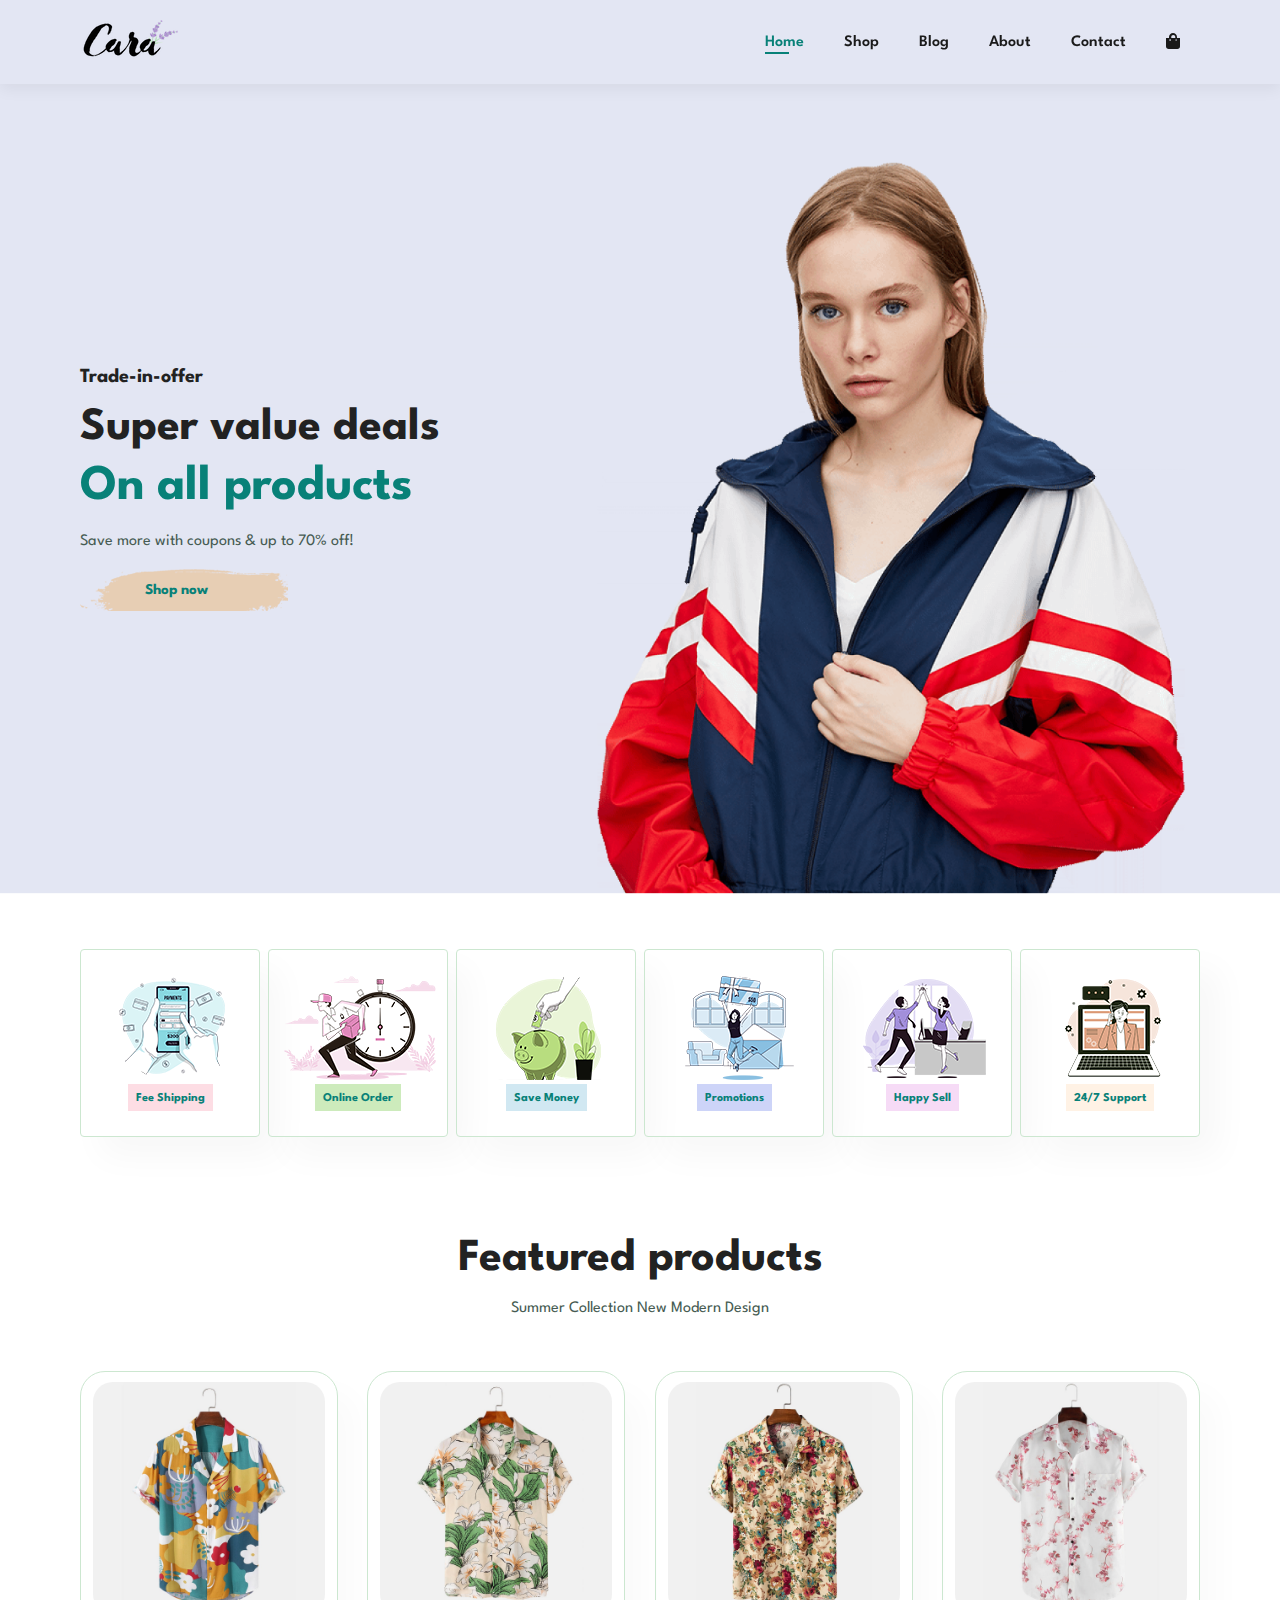
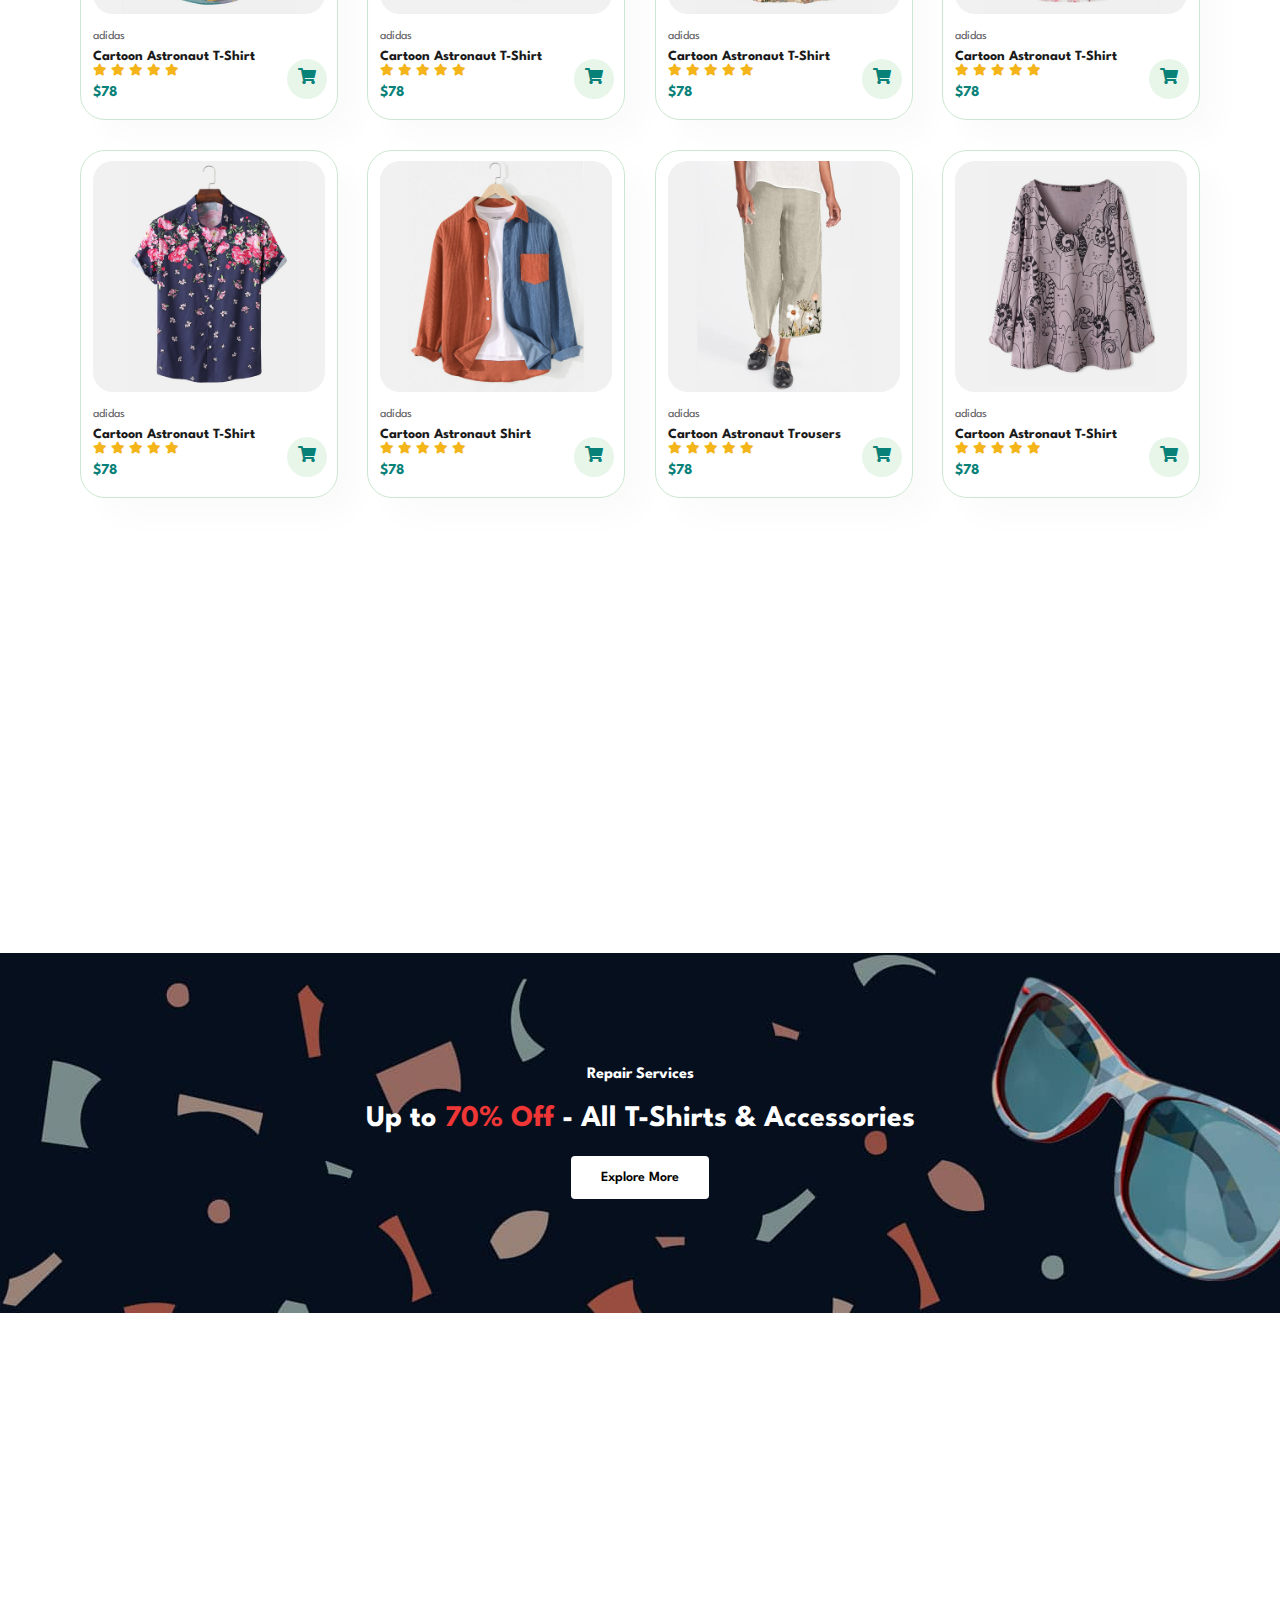
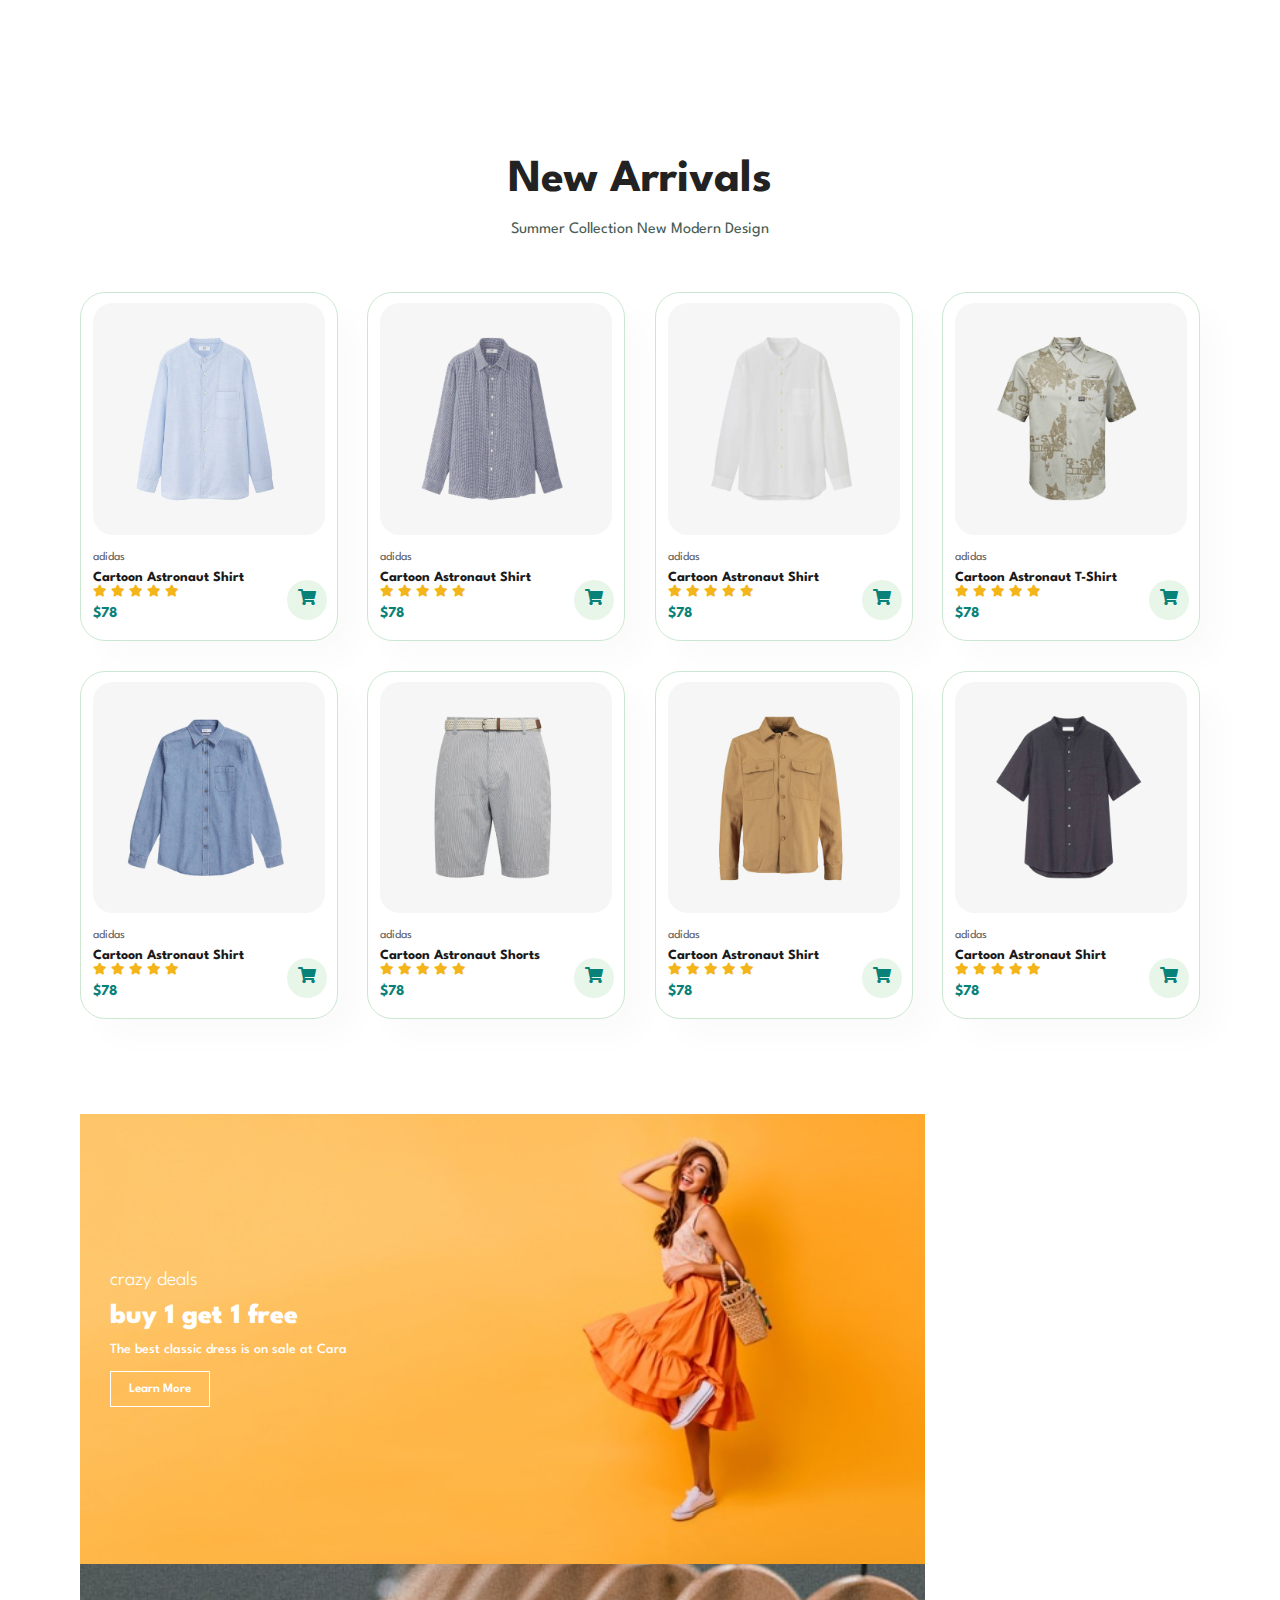
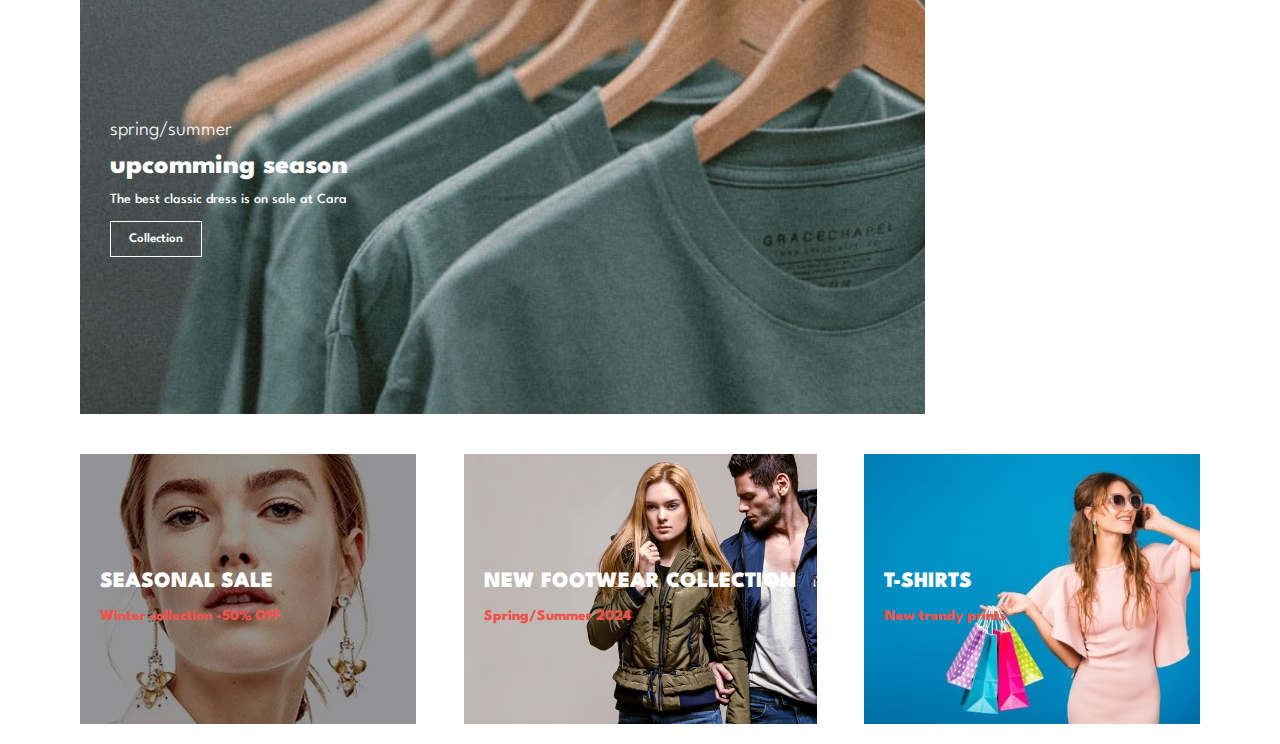
==== commit 336d6d89: "add banner section 3" ====
--- a/index.html
+++ b/index.html
@@ -342,10 +342,23 @@
                 <h4>spring/summer</h4>
                 <h2>upcomming season</h2>
                 <span>The best classic dress is on sale at Cara</span>
-                <button class="white">Cillection</button>
-            </div>
-        </section>
-
+                <button class="white">Collection</button>
+            </div>
+        </section>
+        <section id="banner3">
+            <div class="banner-box">
+                <h2>SEASONAL SALE</h2>
+                <H3>Winter collection -50% OFF</H3>
+            </div>
+            <div class="banner-box banner-box3">
+                <h2>NEW FOOTWEAR COLLECTION</h2>
+                <H3>Spring/Summer 2024</H3>
+            </div>
+            <div class="banner-box banner-box4">
+                <h2>T-SHIRTS</h2>
+                <H3>New trendy prints</H3>
+            </div>
+        </section>
         <script src="script.js"></script>
     </body>
 </html>--- a/style.css
+++ b/style.css
@@ -325,4 +325,39 @@
 #sm-banner .banner-box2:hover button{
     background-color: #088178;
     border: 1px solid #088178;
+}
+#banner3 .banner-box{
+    display: flex;
+    flex-direction: column;
+    justify-content: center;
+    align-items: flex-start;
+    background-image: url("img/banner/b7.jpg");
+    min-width: 30%;
+    height: 30vh;
+    background-size: cover;
+    background-position: center;
+    padding: 20px;
+    margin-bottom: 20px;
+}
+#banner3 h2{
+    color: #fff;
+    font-weight: 900;
+    font-size: 22px;
+}
+#banner3 h3{
+    color: #ec544e;
+    font-weight: 800;
+    font-size: 15px;
+}
+#banner3{
+    display: flex;
+    justify-content: space-between;
+    flex-wrap: wrap;
+    padding: 0 80px;
+}
+#banner3 .banner-box3{
+    background-image: url("img/banner/b4.jpg");
+}
+#banner3 .banner-box4{
+    background-image: url("img/banner/b18.jpg");
 }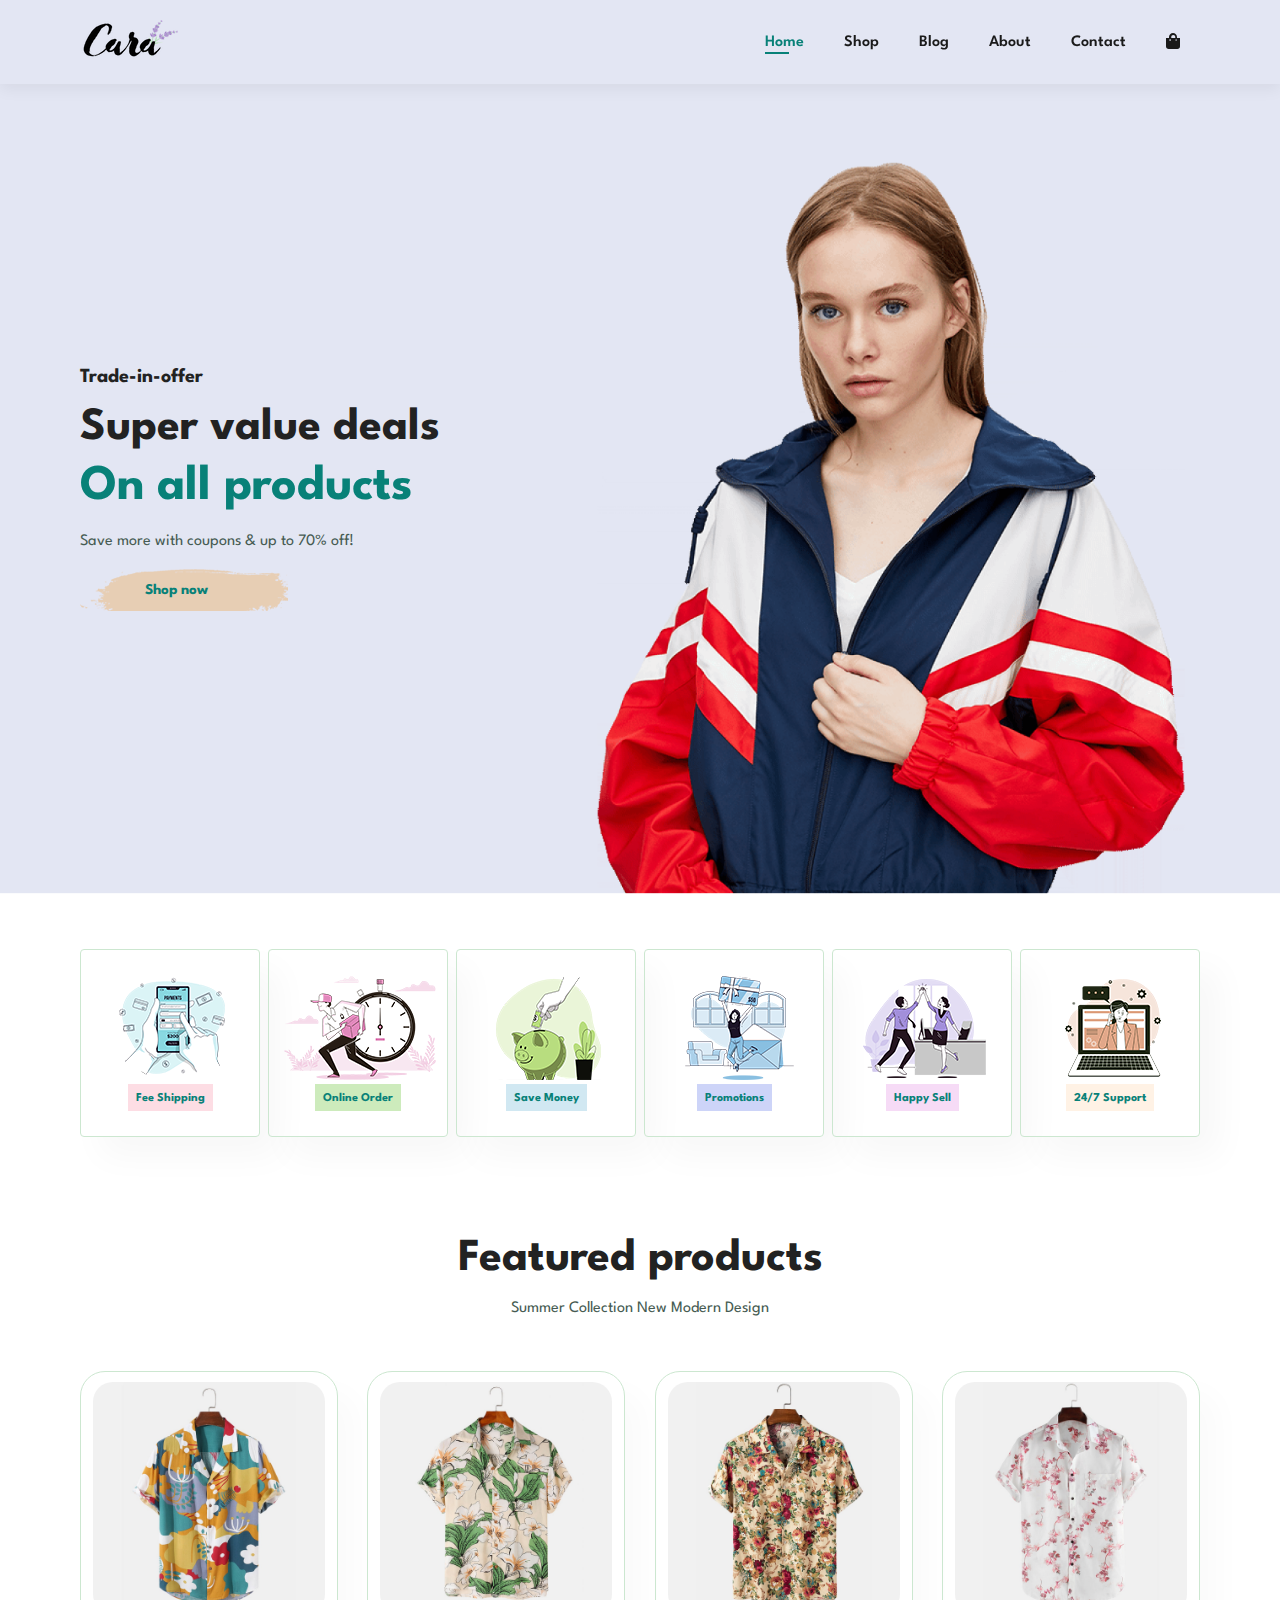
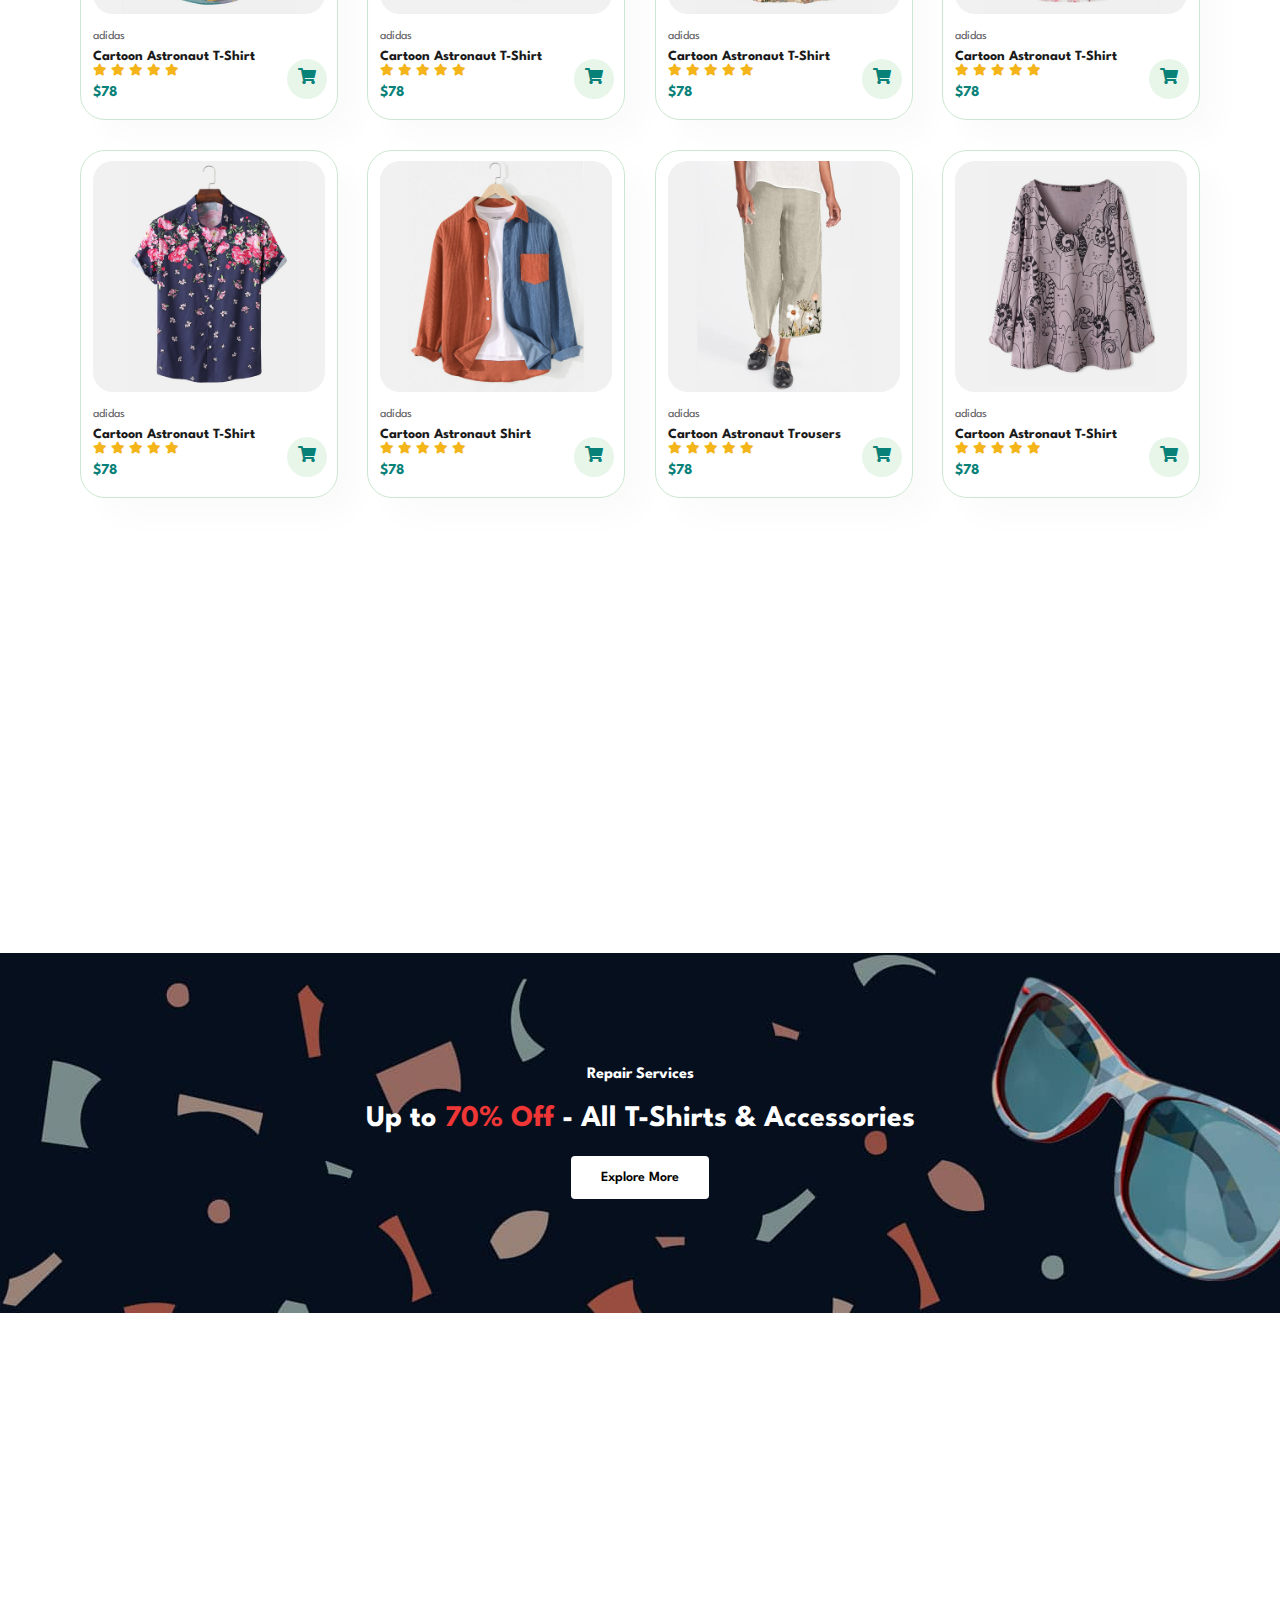
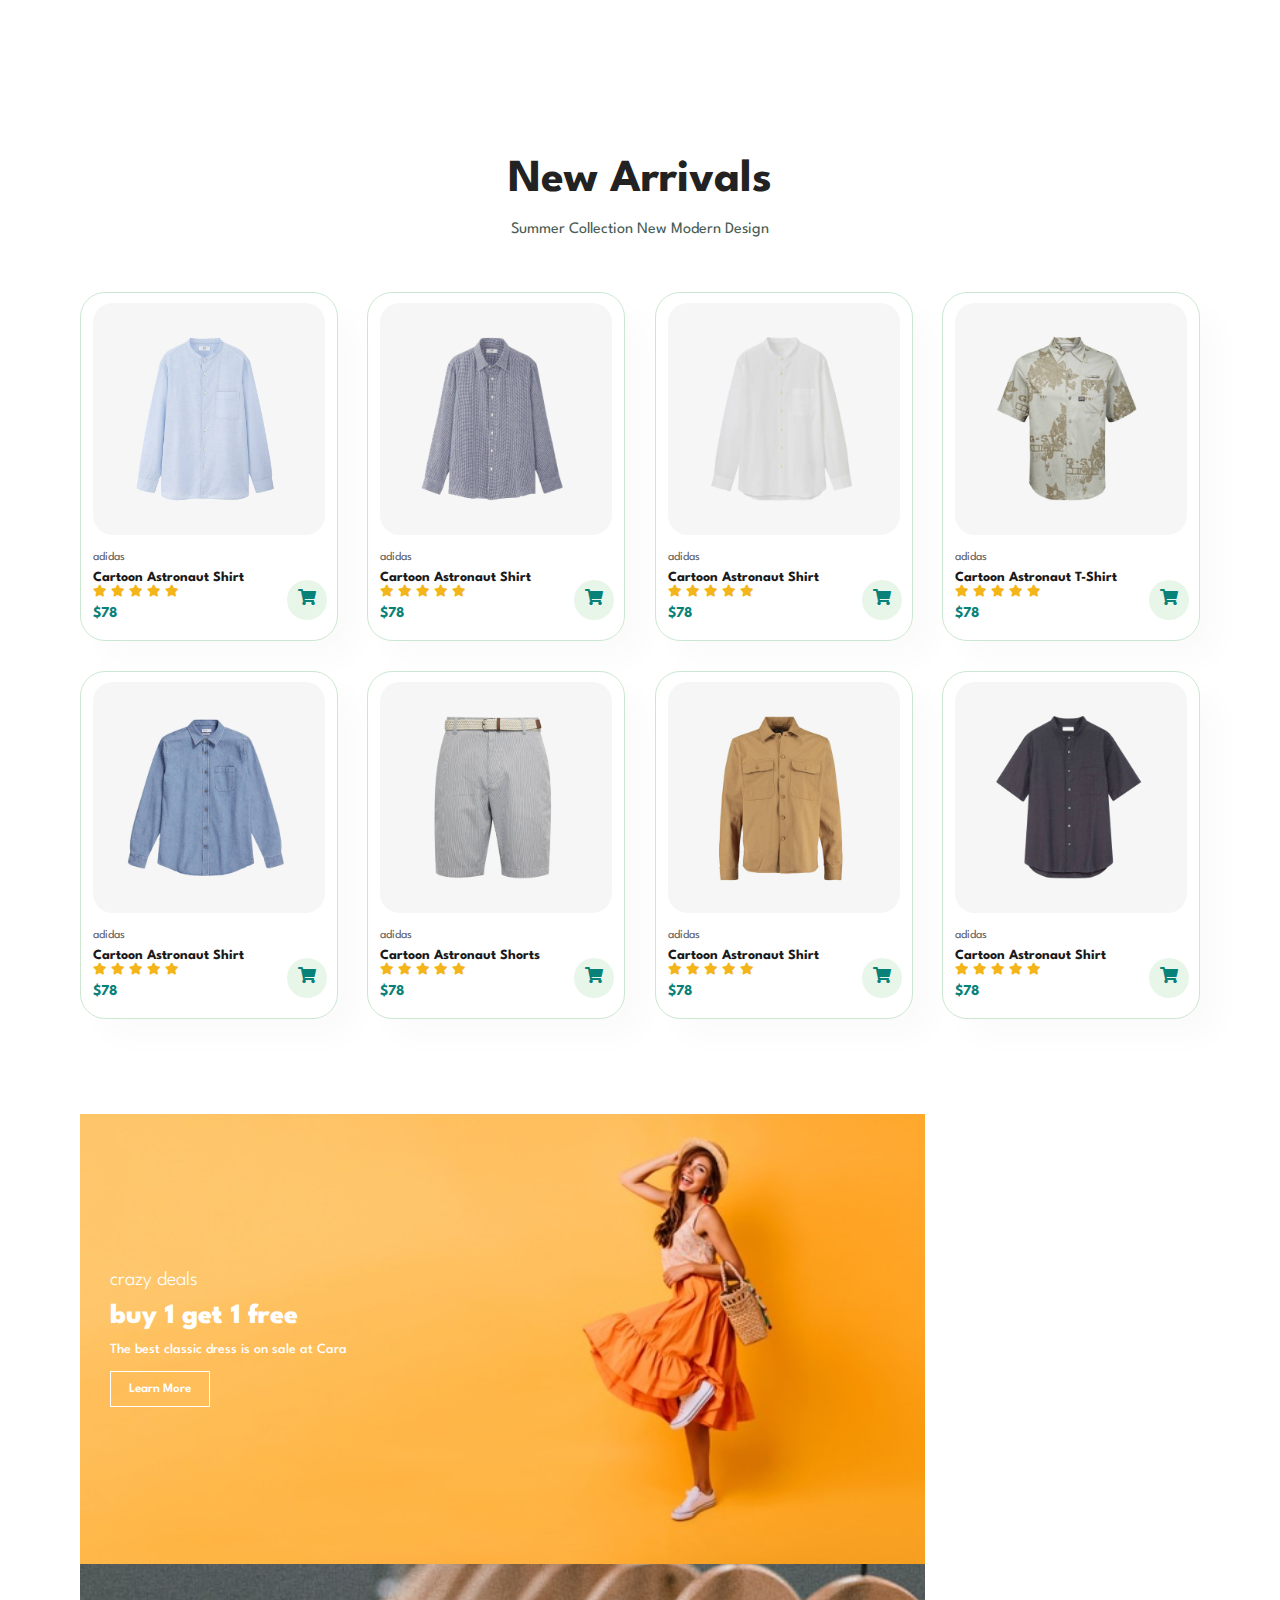
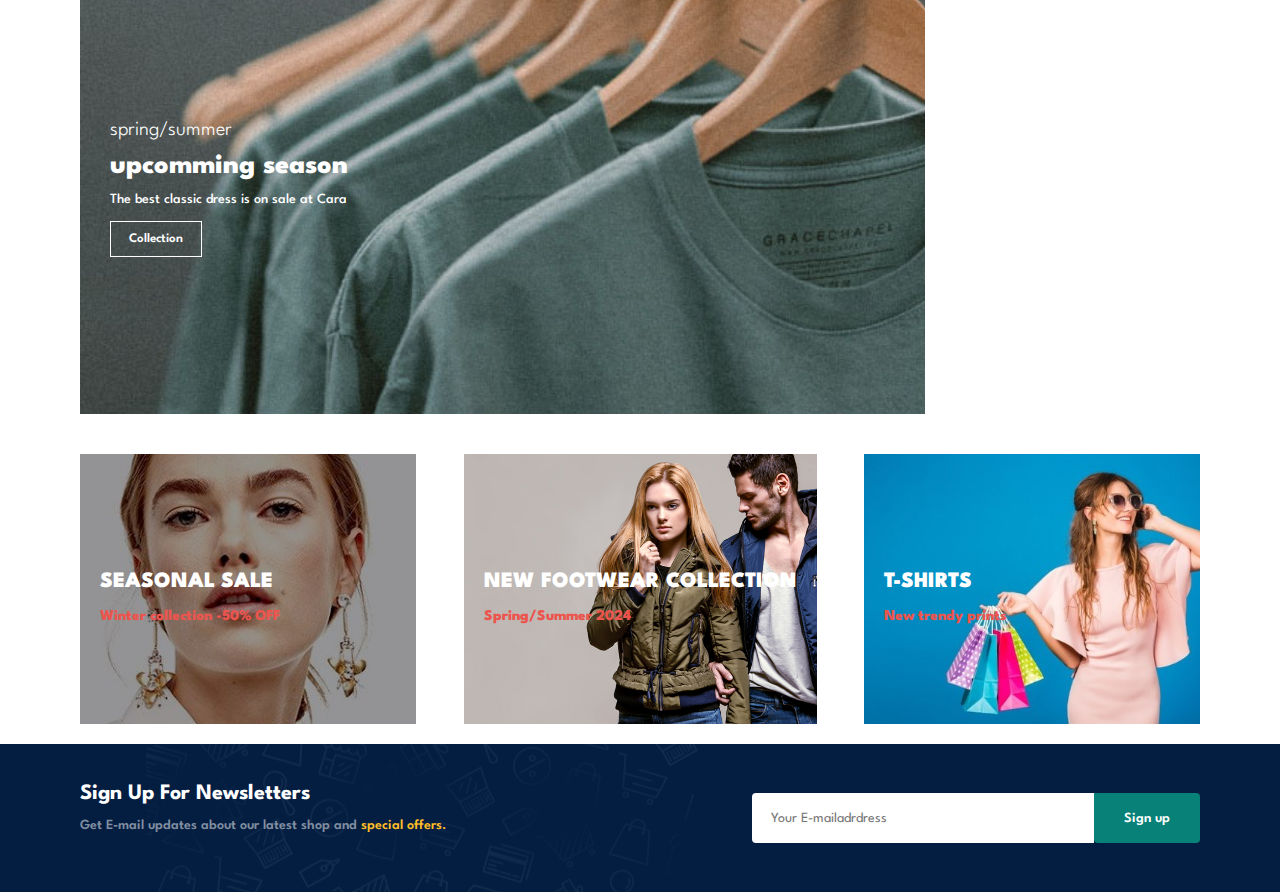
==== commit 0b804049: "add newsletter section" ====
--- a/index.html
+++ b/index.html
@@ -359,6 +359,16 @@
                 <H3>New trendy prints</H3>
             </div>
         </section>
+        <section id="newsletter" class="section-p1">
+            <div class="newstext">
+                <h4>Sign Up For Newsletters</h4>
+                <p>Get E-mail updates about our latest shop and <span>special offers.</span> </p>
+            </div>
+            <div class="form">
+                <input type="text" placeholder="Your E-mailadrdress">
+                <button class="normal">Sign up</button>
+            </div>
+        </section>
         <script src="script.js"></script>
     </body>
 </html>--- a/style.css
+++ b/style.css
@@ -360,4 +360,53 @@
 }
 #banner3 .banner-box4{
     background-image: url("img/banner/b18.jpg");
-}+}
+#newsletter{
+    display: flex;
+    justify-content: space-between;
+    flex-wrap: wrap;
+    align-items: center;
+    background-image: url("img/banner/b14.png");
+    background-repeat: no-repeat;
+    background-position: 20% 30%;
+    background-color: #041e42;
+}
+#newsletter h4{
+    font-size: 22px;
+    font-weight: 700;
+    color: #fff;
+}
+#newsletter p{
+    font-size: 14px;
+    font-weight: 600;
+    color: #818ea0;
+}
+#newsletter p span{
+    color: #ffbd27;
+}
+#newsletter .form{
+    display: flex;
+    width: 40%;
+}
+#newsletter input{
+    height: 3.125rem;
+    padding: 0 1.25em;
+    font-size: 14px;
+    width: 100%;
+    border: 1px solid transparent;
+    border-radius: 4px;
+    outline: none;
+    border-top-right-radius: 0;
+    border-bottom-right-radius: 0;
+}
+#newsletter button{
+    background-color: #088178;
+    color: #fff;
+    white-space: nowrap;
+    border-top-left-radius: 0;
+    border-top-left-radius: 0;
+
+}
+
+
+
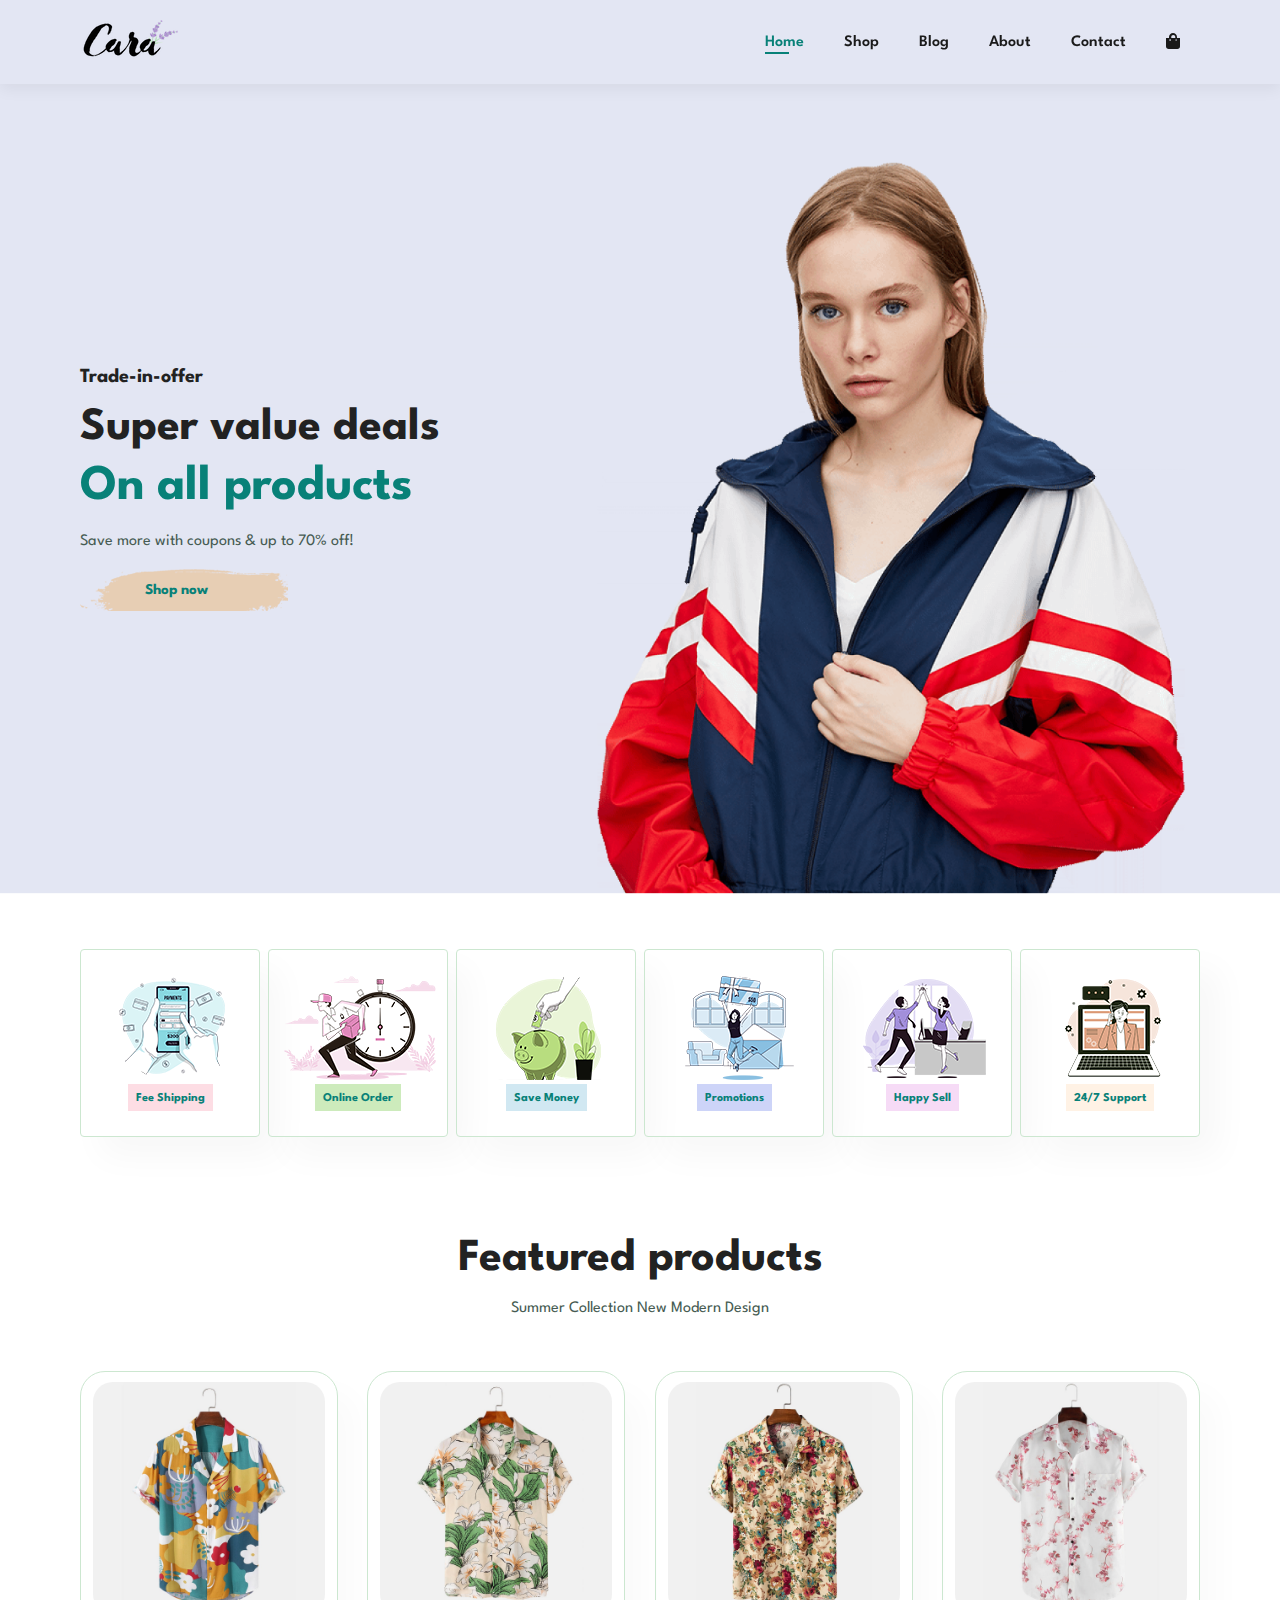
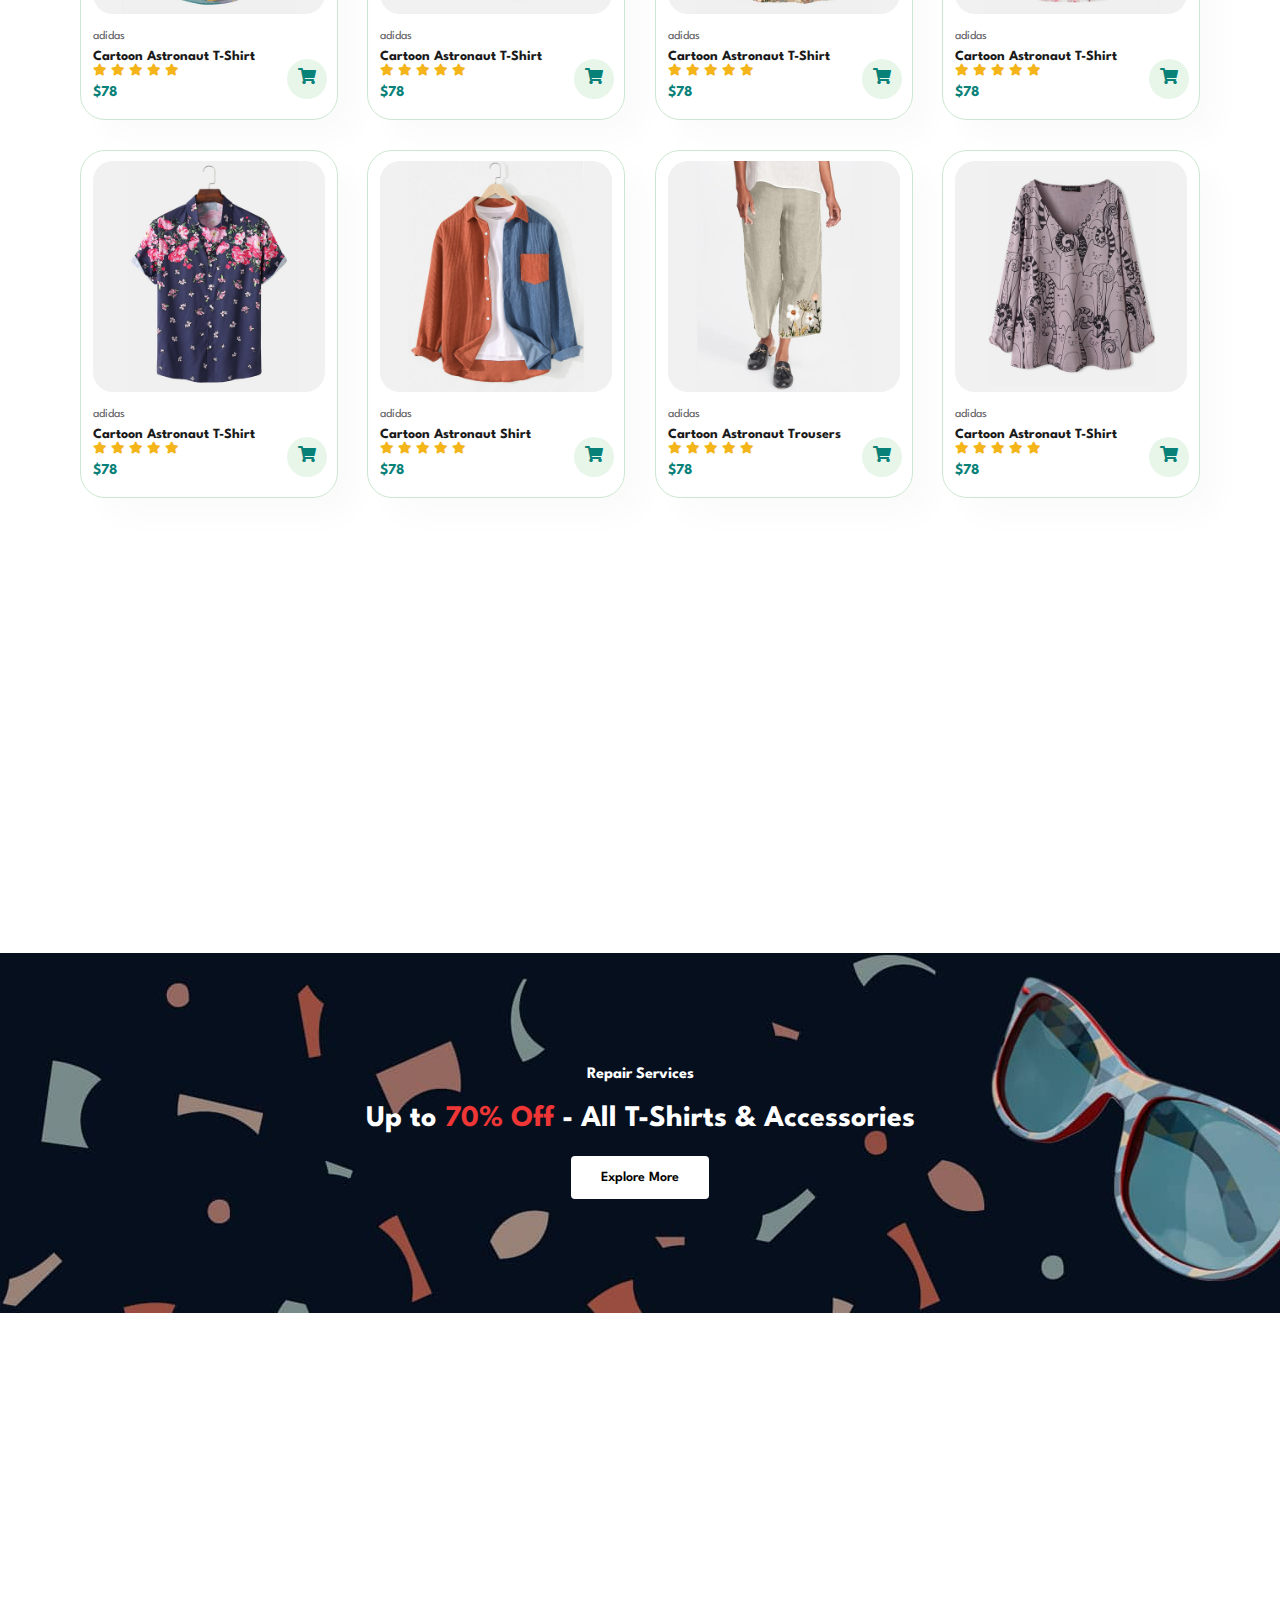
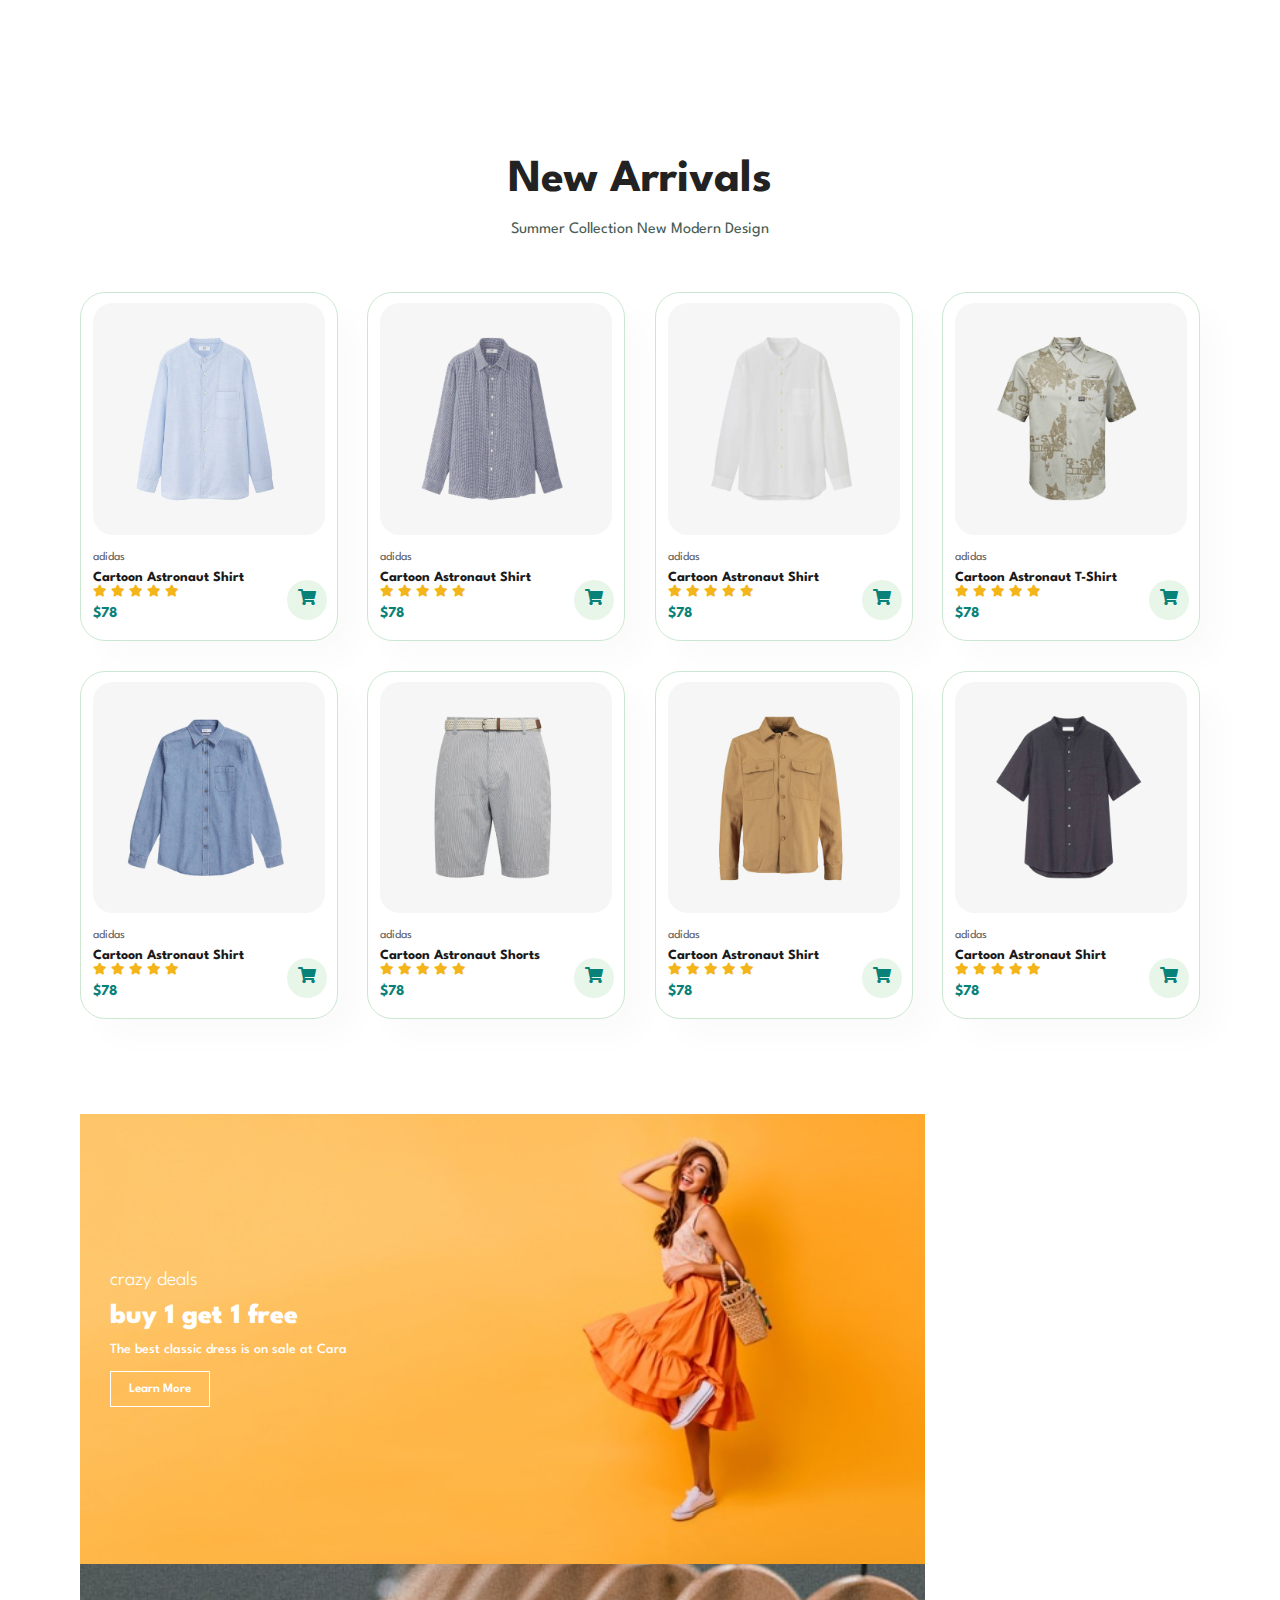
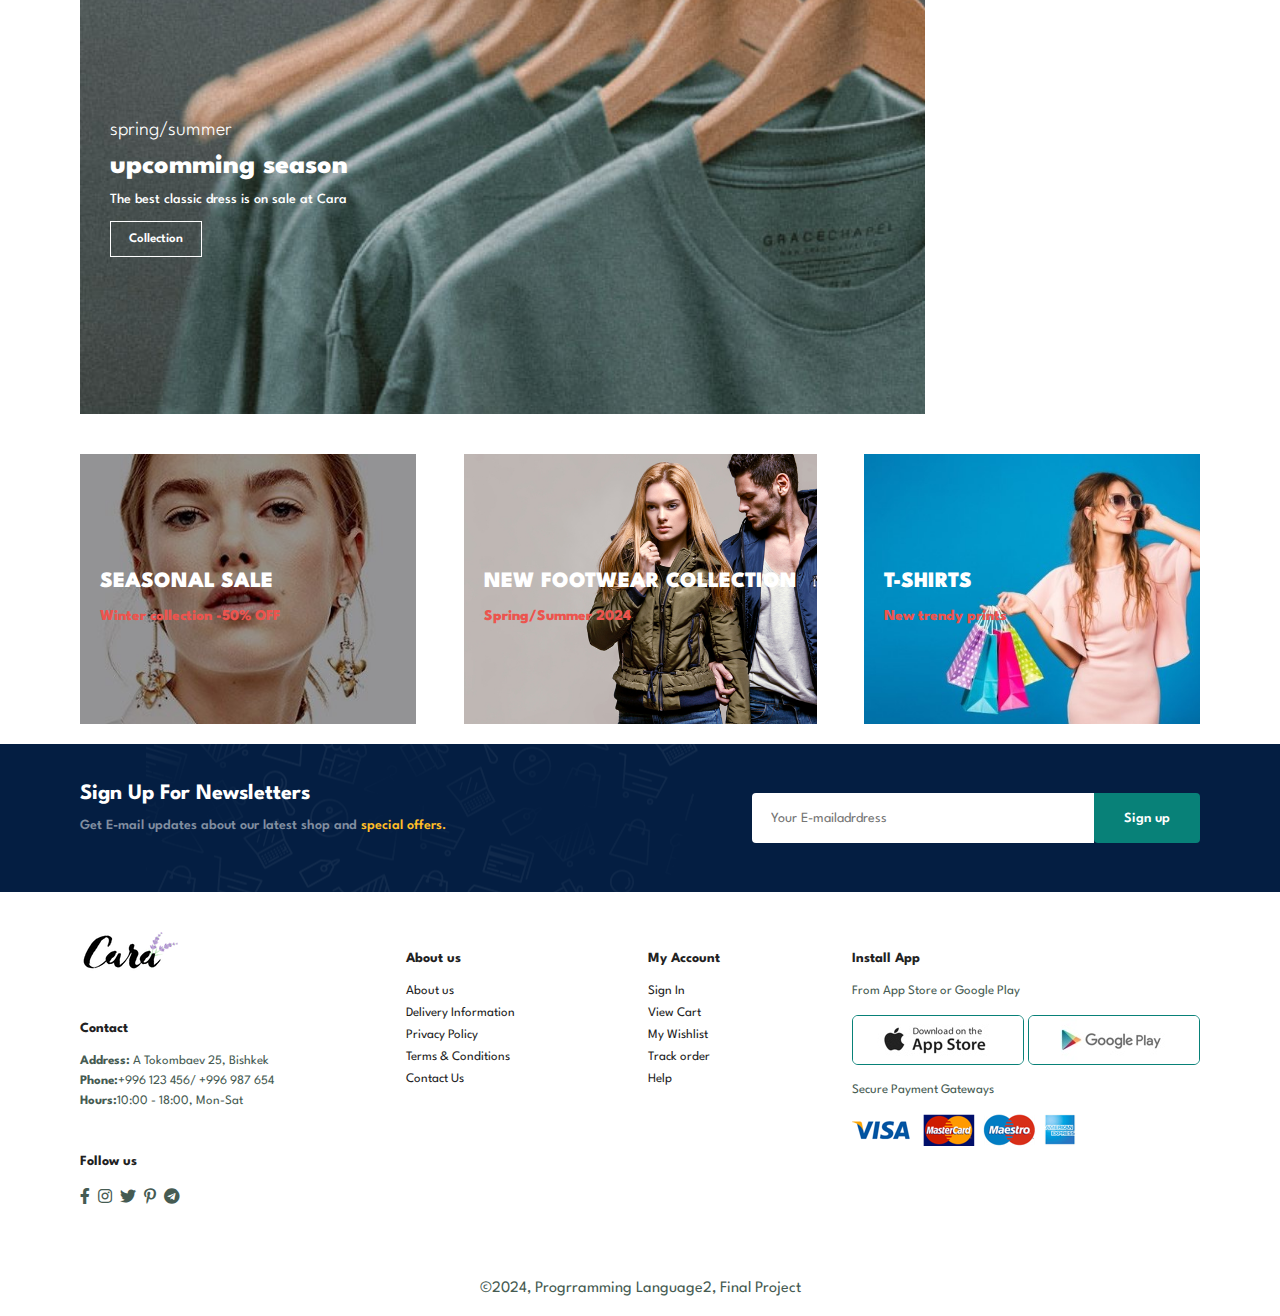
==== commit f8123473: "add footer" ====
--- a/index.html
+++ b/index.html
@@ -369,6 +369,55 @@
                 <button class="normal">Sign up</button>
             </div>
         </section>
+        <footer class="section-p1">
+            <div class="col">
+                <img class="logo" src="img/logo.png" alt="">
+                <h4>Contact</h4>
+                <p> <strong>Address:</strong> A Tokombaev 25, Bishkek</p>
+                <p> <strong>Phone:</strong>+996 123 456/ +996 987 654</p>
+                <p> <strong>Hours:</strong>10:00 - 18:00, Mon-Sat</p>
+                <div class="follow">
+                    <h4>Follow us</h4>
+                    <div class="icon">
+                        <i class="fab fa-facebook-f"></i>
+                        <i class="fab fa-instagram"></i>
+                        <i class="fab fa-twitter"></i>
+                        <i class="fab fa-pinterest-p"></i>
+                        <i class="fab fa-telegram"></i>
+                    </div>
+                </div>
+            </div>
+            <div class="col">
+                <h4>About us</h4>
+                <a href="#">About us</a>
+                <a href="#">Delivery Information</a>
+                <a href="#">Privacy Policy</a>
+                <a href="#">Terms & Conditions</a>
+                <a href="#">Contact Us</a>
+            </div>
+            <div class="col">
+                <h4>My Account</h4>
+                <a href="#">Sign In</a>
+                <a href="#">View Cart</a>
+                <a href="#">My Wishlist</a>
+                <a href="#">Track order</a>
+                <a href="#">Help</a>
+            </div>
+            <div class="col install">
+                <h4>Install App</h4>
+                <p>From App Store or Google Play</p>
+                <div class="row">
+                    <img src="img/pay/app.jpg" alt="">
+                    <img src="img/pay/play.jpg" alt="">
+                </div>
+                <p>Secure Payment Gateways</p>
+                <img src="img/pay/pay.png" alt="">
+            </div>
+        </footer>
+        <div class="copyright">
+            <p>©2024, Progrramming Language2, Final Project</p>
+        </div>
+        
         <script src="script.js"></script>
     </body>
 </html>--- a/style.css
+++ b/style.css
@@ -407,6 +407,57 @@
     border-top-left-radius: 0;
 
 }
-
-
-
+footer{
+    display: flex;
+    flex-wrap: wrap;
+    justify-content: space-between;
+}
+footer .col{
+    display: flex;
+    flex-direction: column;
+    align-items: flex-start;
+    margin-bottom: 20px;
+}
+footer .logo{
+    margin-bottom: 30px;
+}
+footer h4{
+    padding-top: 20px;
+    font-size: 14px;
+    padding-bottom: 20px;
+}
+footer p{
+    font-size: 13px;
+    margin: 0 0 8px 0;
+}
+footer a{
+    font-size: 13px;
+    text-decoration: none;
+    color: #222;
+    margin-bottom: 10px;
+}
+footer .follow{
+    margin-top: 20px;
+}
+footer .follow i {
+    color: #465b52;
+    padding-right: 4px;
+    cursor: pointer;
+}
+footer .install .row img{
+    border: 1px solid #088178;
+    border-radius: 6px;
+}
+footer .install img{
+    margin: 10px 0 15px 0;
+}
+footer .follow i:hover{
+    color: #088178;
+}
+footer a:hover{
+    color: #088178;
+}
+.copyright{
+    width: 100%;
+    text-align: center;
+}